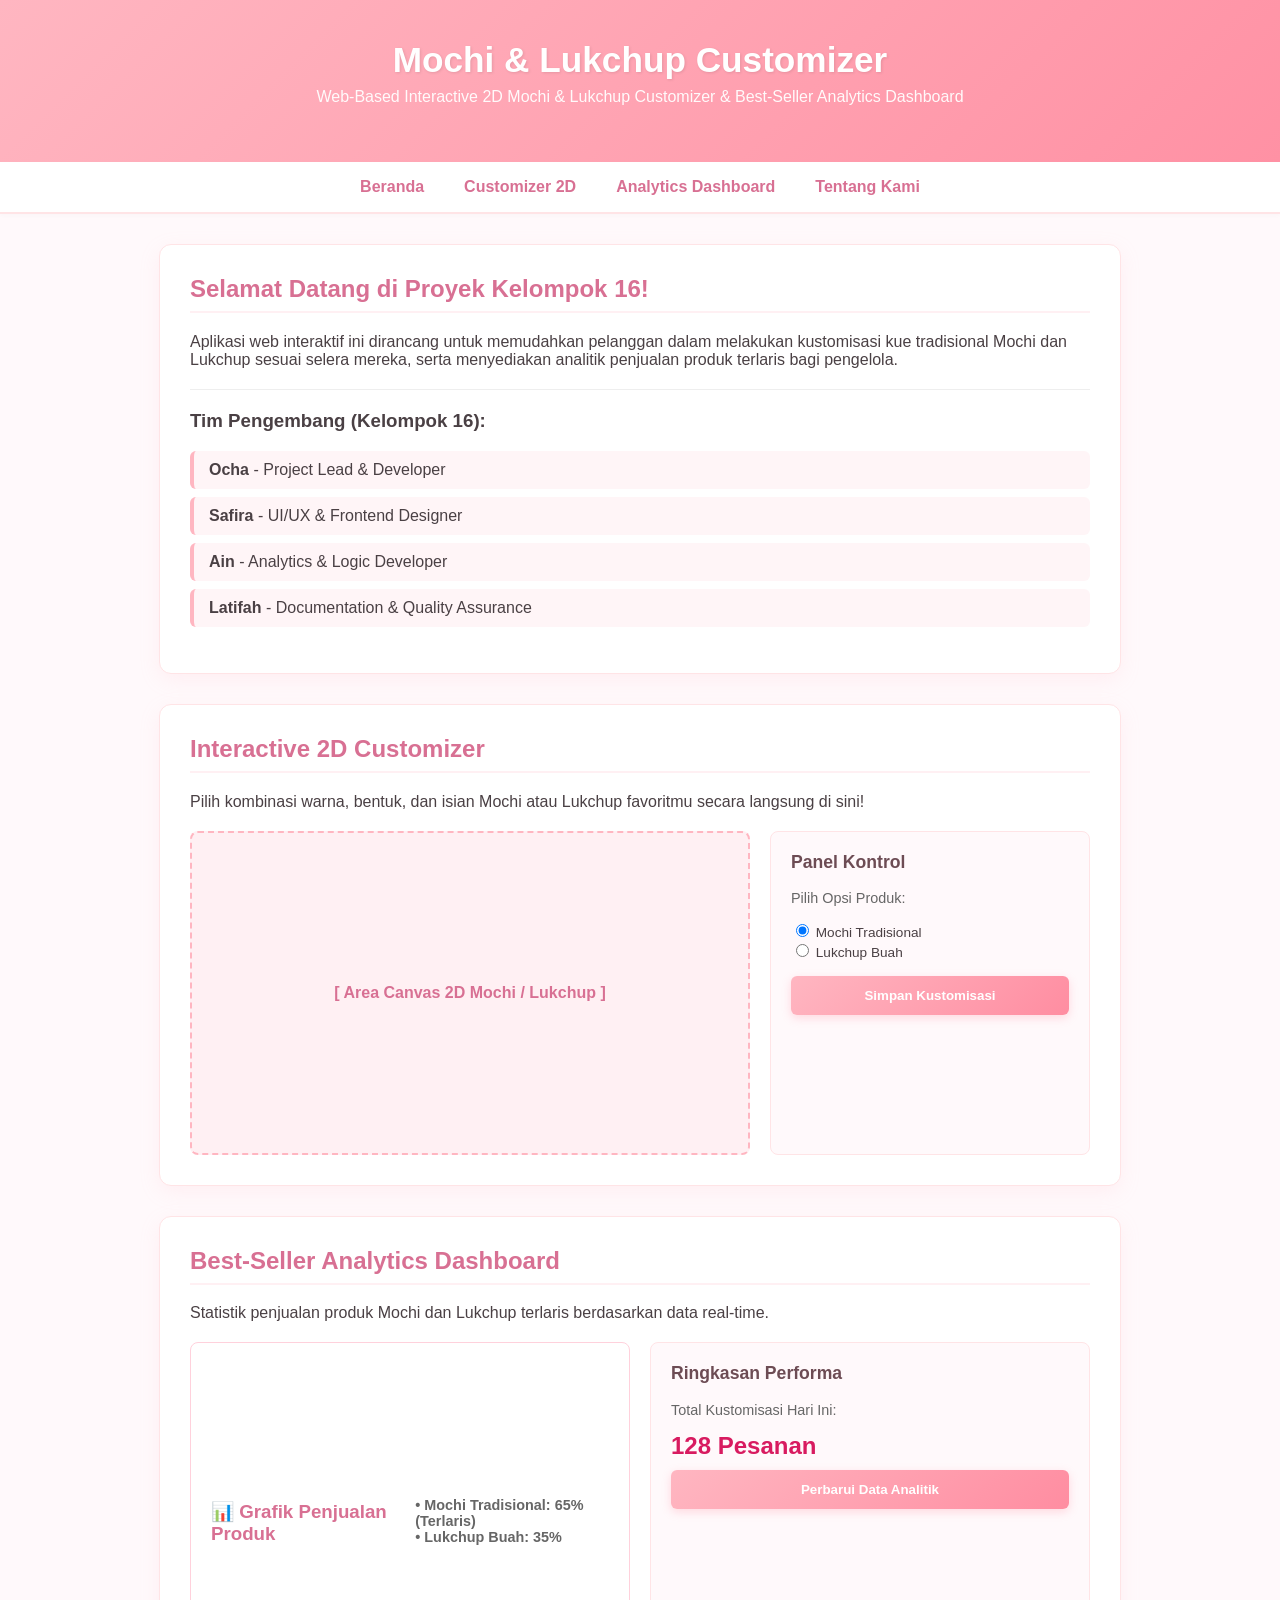
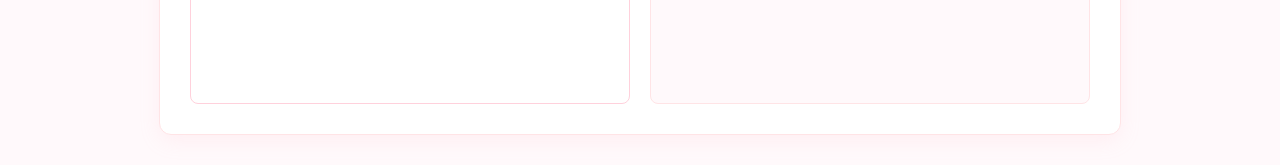
==== index.html @ 41e52027 "Pindahkan dokumen proyek ke folder docs" ====
<!DOCTYPE html>
<html lang="id">
<head>
    <meta charset="UTF-8">
    <meta name="viewport" content="width=device-width, initial-scale=1.0">
    <title>Mochi & Lukchup Customizer & Analytics Dashboard</title>

    <link rel="stylesheet" href="style.css">
</head>
<body>

    <header>
        <h1>Mochi & Lukchup Customizer</h1>
        <p>Web-Based Interactive 2D Mochi & Lukchup Customizer & Best-Seller Analytics Dashboard</p>
    </header>

    <nav>
        <a href="#home">Beranda</a>
        <a href="#customizer">Customizer 2D</a>
        <a href="#analytics">Analytics Dashboard</a>
        <a href="#about">Tentang Kami</a>
    </nav>


    <div class="container" id="home">
        <h2>Selamat Datang di Proyek Kelompok 16!</h2>
        <p>Aplikasi web interaktif ini dirancang untuk memudahkan pelanggan dalam melakukan kustomisasi kue tradisional Mochi dan Lukchup sesuai selera mereka, serta menyediakan analitik penjualan produk terlaris bagi pengelola.</p>
        
        <hr style="border: 0; border-top: 1px solid #eee; margin: 20px 0;">

        <h3>Tim Pengembang (Kelompok 16):</h3>
        <ul class="team-list">
            <li><strong>Ocha</strong> - Project Lead & Developer</li>
            <li><strong>Safira</strong> - UI/UX & Frontend Designer</li>
            <li><strong>Ain</strong> - Analytics & Logic Developer</li>
            <li><strong>Latifah</strong> - Documentation & Quality Assurance</li>
        </ul>
    </div>


    <div class="container" id="customizer">
        <h2>Interactive 2D Customizer</h2>
        <p>Pilih kombinasi warna, bentuk, dan isian Mochi atau Lukchup favoritmu secara langsung di sini!</p>
        
        <div class="customizer-box">
            <div class="canvas-area">
                [ Area Canvas 2D Mochi / Lukchup ]
            </div>
            <div class="controls-area">
                <h3>Panel Kontrol</h3>
                <p style="font-size: 0.9rem; color: #666;">Pilih Opsi Produk:</p>
                <label style="font-size: 0.85rem;"><input type="radio" name="product" checked> Mochi Tradisional</label><br>
                <label style="font-size: 0.85rem;"><input type="radio" name="product"> Lukchup Buah</label>
                
                <button class="btn">Simpan Kustomisasi</button>
            </div>
        </div>
    </div>


    <div class="container" id="analytics" style="margin-top: 30px;">
        <h2>Best-Seller Analytics Dashboard</h2>
        <p>Statistik penjualan produk Mochi dan Lukchup terlaris berdasarkan data real-time.</p>
        
        <div class="customizer-box" style="display: flex; gap: 20px; flex-wrap: wrap;">
            <div class="canvas-area" style="flex: 1; min-width: 250px; background: #fff; padding: 20px; border-radius: 8px; border: 1px solid #ffd1dc;">
                <h3>📊 Grafik Penjualan Produk</h3>
                <p style="color: #666; font-size: 0.9rem; margin-top: 10px;">
                    • Mochi Tradisional: <strong>65% (Terlaris)</strong><br>
                    • Lukchup Buah: <strong>35%</strong>
                </p>
            </div>
            <div class="controls-area" style="flex: 1; min-width: 250px;">
                <h3>Ringkasan Performa</h3>
                <p style="font-size: 0.9rem; color: #666;">Total Kustomisasi Hari Ini:</p>
                <h4 style="color: #d81b60; font-size: 1.5rem; margin: 5px 0;">128 Pesanan</h4>
                <button class="btn" id="refresh-btn" style="margin-top: 10px;">Perbarui Data Analitik</button>
            </div>
        </div>
    </div>

    
    <script src="script.js"></script>

</body>
</html>
---- style.css ----
/* Gaya Utama Mochi & Lukchup Customizer - Tema Putih & Pink */
body {
    font-family: 'Segoe UI', Tahoma, Geneva, Verdana, sans-serif;
    margin: 0;
    padding: 0;
    background-color: #fff9fb; /* Latar belakang putih dengan sentuhan pink sangat tipis */
    color: #4a4044;
}

header {
    background: linear-gradient(135deg, #ffb6c1, #ff91a4); /* Gradasi pink lembut ala mochi */
    color: #ffffff;
    padding: 2.5rem 1rem;
    text-align: center;
    box-shadow: 0 2px 8px rgba(255, 182, 193, 0.4);
}

header h1 {
    margin: 0;
    font-size: 2.2rem;
    text-shadow: 1px 1px 3px rgba(0, 0, 0, 0.1);
}

header p {
    margin-top: 8px;
    font-size: 1rem;
    opacity: 0.95;
}

nav {
    display: flex;
    justify-content: center;
    background-color: #ffffff;
    padding: 1rem;
    border-bottom: 2px solid #ffe4e6;
    box-shadow: 0 2px 4px rgba(0,0,0,0.02);
}

nav a {
    color: #d87093; /* Warna teks pink medium (pale violet red) */
    text-decoration: none;
    margin: 0 20px;
    font-weight: 600;
    transition: color 0.2s;
}

nav a:hover {
    color: #ff69b4;
}

.container {
    max-width: 900px;
    margin: 30px auto;
    padding: 30px;
    background: #ffffff;
    border-radius: 12px;
    box-shadow: 0 6px 20px rgba(255, 182, 193, 0.15);
    border: 1px solid #ffe4e6;
}

h2 {
    color: #d87093;
    border-bottom: 2px solid #fff0f3;
    padding-bottom: 8px;
    margin-top: 0;
}

.team-list {
    list-style-type: none;
    padding-left: 0;
}

.team-list li {
    background-color: #fff5f7;
    margin-bottom: 8px;
    padding: 10px 15px;
    border-radius: 6px;
    border-left: 4px solid #ffb6c1;
}

/* Area Canvas Customizer (Persiapan Fitur 2D) */
.customizer-box {
    display: flex;
    gap: 20px;
    margin-top: 20px;
}

.canvas-area {
    flex: 2;
    height: 320px;
    background-color: #fff0f3;
    border: 2px dashed #ffb6c1;
    display: flex;
    align-items: center;
    justify-content: center;
    border-radius: 8px;
    color: #d87093;
    font-weight: 600;
}

.controls-area {
    flex: 1;
    background-color: #fff9fb;
    padding: 20px;
    border-radius: 8px;
    border: 1px solid #ffe4e6;
}

.controls-area h3 {
    margin-top: 0;
    font-size: 1.1rem;
    color: #6d4c54;
}

.btn {
    display: block;
    width: 100%;
    padding: 12px;
    background: linear-gradient(135deg, #ffb6c1, #ff8da1);
    color: white;
    border: none;
    border-radius: 6px;
    cursor: pointer;
    font-weight: bold;
    margin-top: 15px;
    transition: opacity 0.2s, box-shadow 0.2s;
    box-shadow: 0 3px 10px rgba(255, 141, 161, 0.3);
}

.btn:hover {
    opacity: 0.9;
    box-shadow: 0 4px 12px rgba(255, 141, 161, 0.5);
}
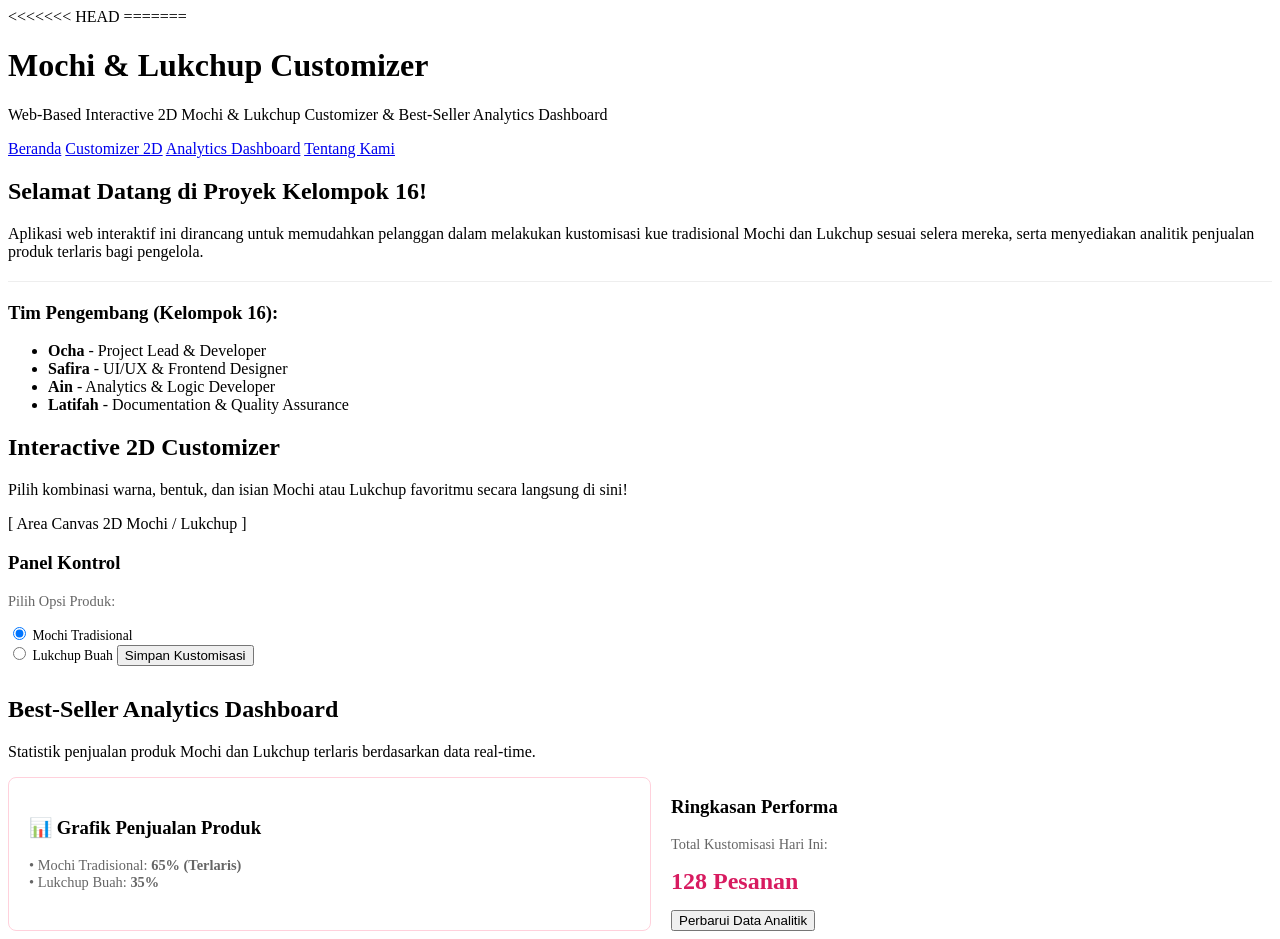
==== commit 5da3a8a5: "selesaikan merge" ====
--- a/index.html
+++ b/index.html
@@ -1,3 +1,5 @@
+<<<<<<< HEAD
+=======
 <!DOCTYPE html>
 <html lang="id">
 <head>
@@ -83,4 +85,4 @@
     <script src="script.js"></script>
 
 </body>
-</html>+</html>
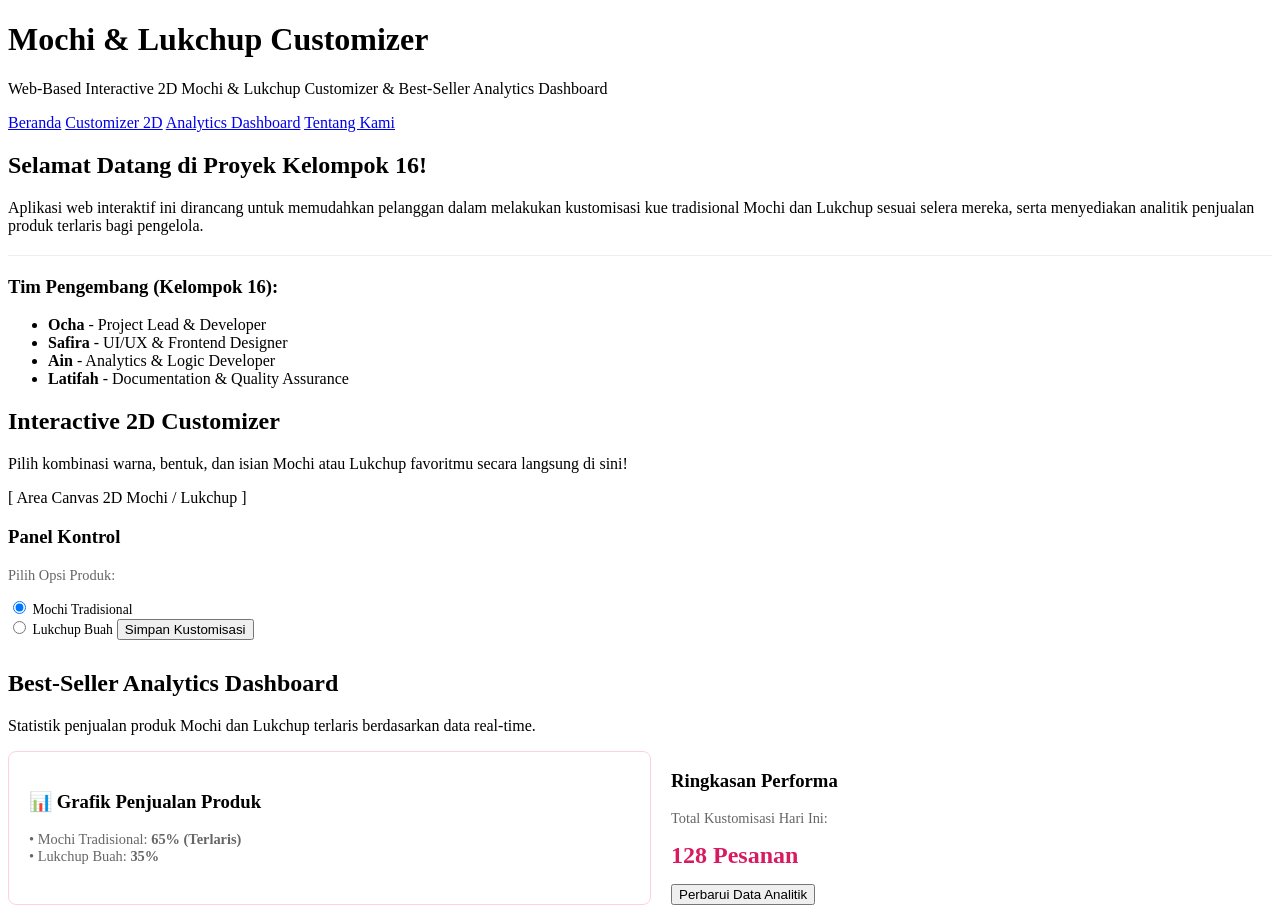
==== commit 4ddba3f3: "Update index.html" ====
--- a/index.html
+++ b/index.html
@@ -1,5 +1,4 @@
-<<<<<<< HEAD
-=======
+
 <!DOCTYPE html>
 <html lang="id">
 <head>
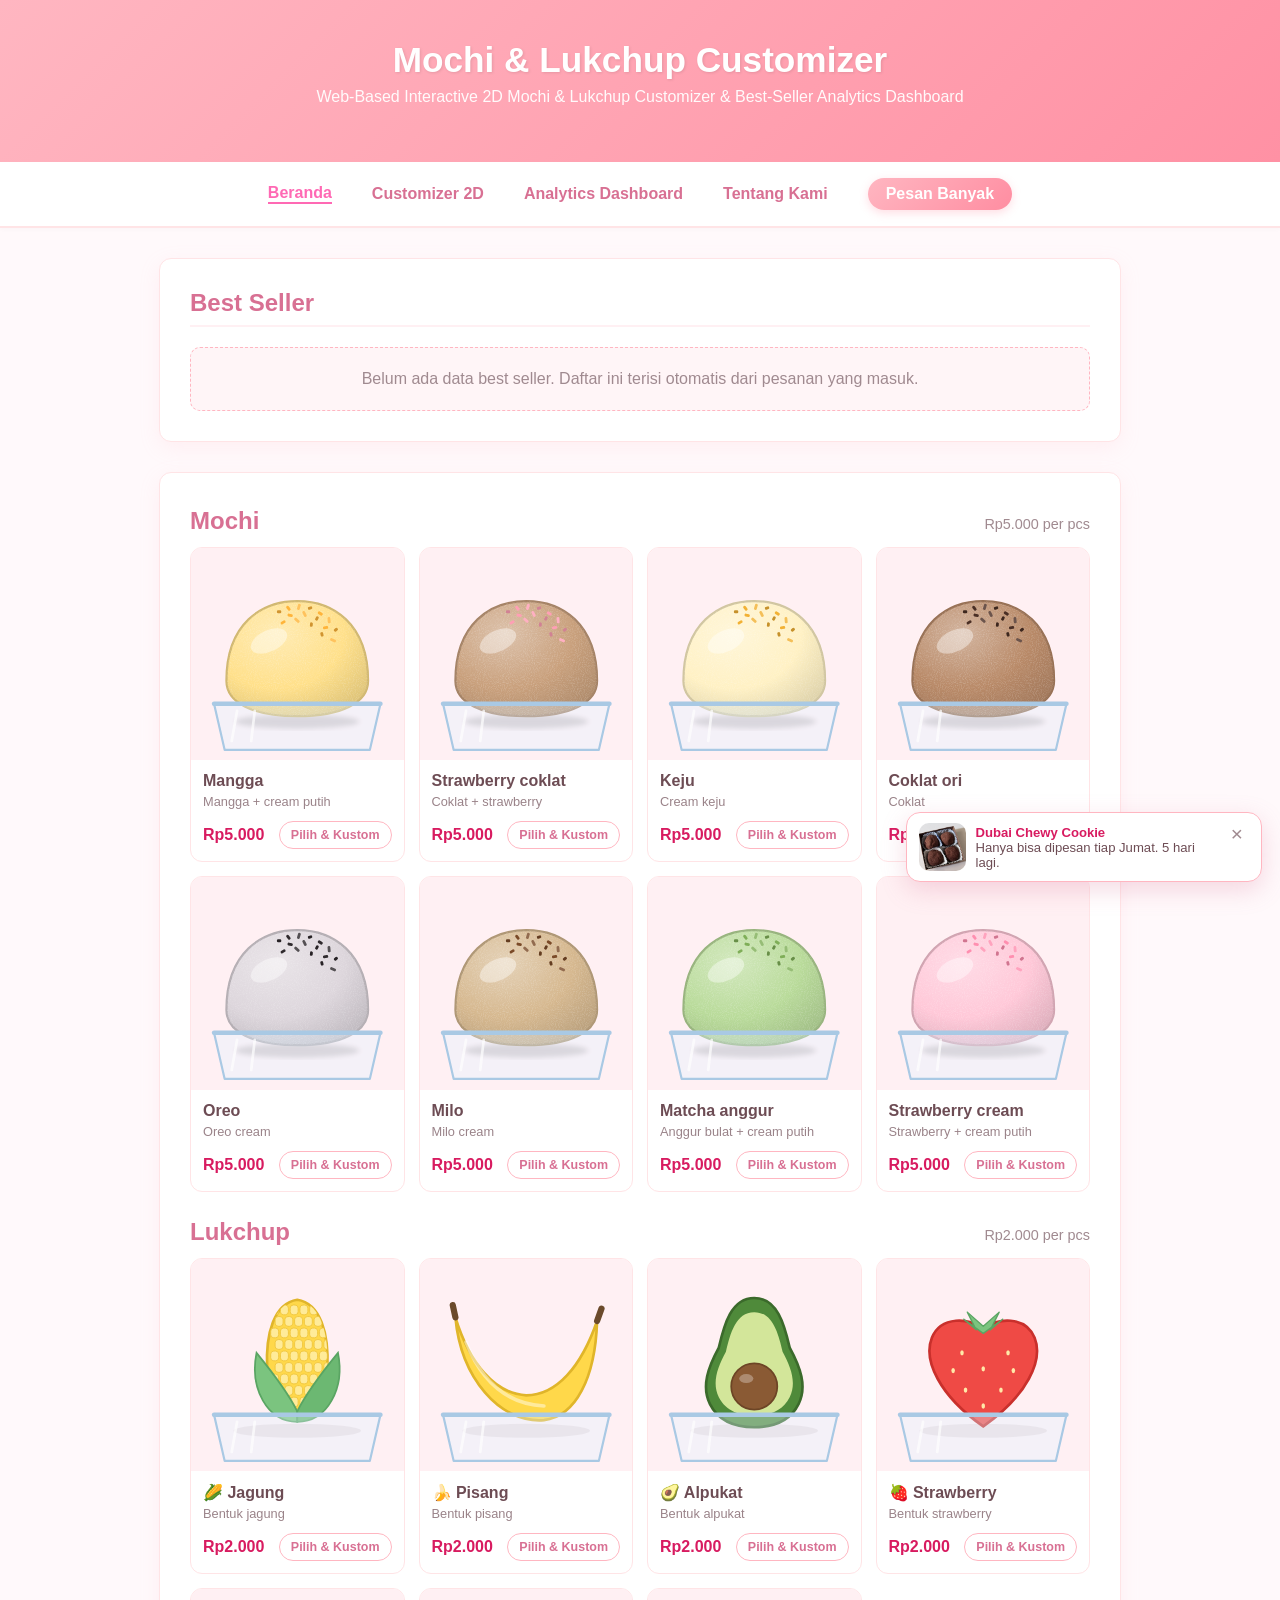
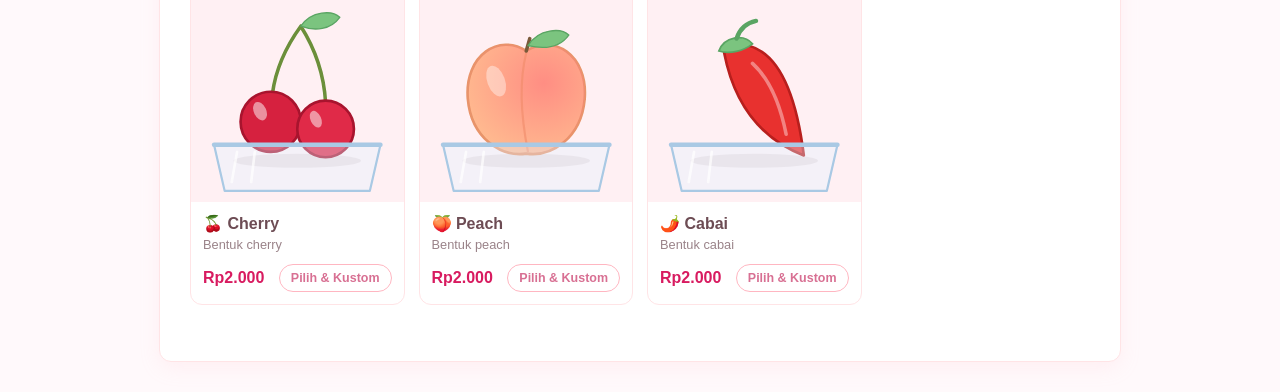
==== commit e933d395: "Ganti dengan versi baru Sprint 2" ====
--- a/index.html
+++ b/index.html
@@ -1,87 +1,40 @@
-
 <!DOCTYPE html>
 <html lang="id">
 <head>
     <meta charset="UTF-8">
     <meta name="viewport" content="width=device-width, initial-scale=1.0">
-    <title>Mochi & Lukchup Customizer & Analytics Dashboard</title>
-
-    <link rel="stylesheet" href="style.css">
+    <title>Beranda | Mochi &amp; Lukchup</title>
+    <link rel="stylesheet" href="css/base.css">
+    <link rel="stylesheet" href="css/beranda.css">
+    <link rel="stylesheet" href="css/kartu-produk.css">
+    <link rel="stylesheet" href="css/dubai.css">
 </head>
 <body>
 
-    <header>
-        <h1>Mochi & Lukchup Customizer</h1>
-        <p>Web-Based Interactive 2D Mochi & Lukchup Customizer & Best-Seller Analytics Dashboard</p>
-    </header>
+    <div id="site-header"></div>
+    <script src="js/layout.js"></script>
 
-    <nav>
-        <a href="#home">Beranda</a>
-        <a href="#customizer">Customizer 2D</a>
-        <a href="#analytics">Analytics Dashboard</a>
-        <a href="#about">Tentang Kami</a>
-    </nav>
+    <!-- Dubai Chewy Cookie: blok spesial (Jumat) atau banner melayang (hari lain) -->
+    <div id="dubai-slot"></div>
 
-
-    <div class="container" id="home">
-        <h2>Selamat Datang di Proyek Kelompok 16!</h2>
-        <p>Aplikasi web interaktif ini dirancang untuk memudahkan pelanggan dalam melakukan kustomisasi kue tradisional Mochi dan Lukchup sesuai selera mereka, serta menyediakan analitik penjualan produk terlaris bagi pengelola.</p>
-        
-        <hr style="border: 0; border-top: 1px solid #eee; margin: 20px 0;">
-
-        <h3>Tim Pengembang (Kelompok 16):</h3>
-        <ul class="team-list">
-            <li><strong>Ocha</strong> - Project Lead & Developer</li>
-            <li><strong>Safira</strong> - UI/UX & Frontend Designer</li>
-            <li><strong>Ain</strong> - Analytics & Logic Developer</li>
-            <li><strong>Latifah</strong> - Documentation & Quality Assurance</li>
-        </ul>
+    <div class="container" id="bestseller">
+        <h2>Best Seller</h2>
+        <div id="bs-list"></div>
     </div>
 
-
-    <div class="container" id="customizer">
-        <h2>Interactive 2D Customizer</h2>
-        <p>Pilih kombinasi warna, bentuk, dan isian Mochi atau Lukchup favoritmu secara langsung di sini!</p>
-        
-        <div class="customizer-box">
-            <div class="canvas-area">
-                [ Area Canvas 2D Mochi / Lukchup ]
-            </div>
-            <div class="controls-area">
-                <h3>Panel Kontrol</h3>
-                <p style="font-size: 0.9rem; color: #666;">Pilih Opsi Produk:</p>
-                <label style="font-size: 0.85rem;"><input type="radio" name="product" checked> Mochi Tradisional</label><br>
-                <label style="font-size: 0.85rem;"><input type="radio" name="product"> Lukchup Buah</label>
-                
-                <button class="btn">Simpan Kustomisasi</button>
-            </div>
-        </div>
+    <div class="container" id="produk">
+        <div class="kp-head"><h2>Mochi</h2><span id="kp-mochi-price"></span></div>
+        <div class="kp-grid" id="kp-mochi"></div>
+        <div class="kp-head"><h2>Lukchup</h2><span id="kp-lukchup-price"></span></div>
+        <div class="kp-grid" id="kp-lukchup"></div>
     </div>
 
-
-    <div class="container" id="analytics" style="margin-top: 30px;">
-        <h2>Best-Seller Analytics Dashboard</h2>
-        <p>Statistik penjualan produk Mochi dan Lukchup terlaris berdasarkan data real-time.</p>
-        
-        <div class="customizer-box" style="display: flex; gap: 20px; flex-wrap: wrap;">
-            <div class="canvas-area" style="flex: 1; min-width: 250px; background: #fff; padding: 20px; border-radius: 8px; border: 1px solid #ffd1dc;">
-                <h3>📊 Grafik Penjualan Produk</h3>
-                <p style="color: #666; font-size: 0.9rem; margin-top: 10px;">
-                    • Mochi Tradisional: <strong>65% (Terlaris)</strong><br>
-                    • Lukchup Buah: <strong>35%</strong>
-                </p>
-            </div>
-            <div class="controls-area" style="flex: 1; min-width: 250px;">
-                <h3>Ringkasan Performa</h3>
-                <p style="font-size: 0.9rem; color: #666;">Total Kustomisasi Hari Ini:</p>
-                <h4 style="color: #d81b60; font-size: 1.5rem; margin: 5px 0;">128 Pesanan</h4>
-                <button class="btn" id="refresh-btn" style="margin-top: 10px;">Perbarui Data Analitik</button>
-            </div>
-        </div>
-    </div>
-
-    
-    <script src="script.js"></script>
-
+    <script src="js/data.js"></script>
+    <script src="js/art.js"></script>
+    <script src="js/kartu.js"></script>
+    <script src="js/analytics-core.js"></script>
+    <script src="js/dubai.js"></script>
+    <script src="js/bestseller.js"></script>
+    <script src="js/kartu-produk.js"></script>
 </body>
 </html>
--- a/css/base.css
+++ b/css/base.css
@@ -0,0 +1,71 @@
+/* Gaya dasar: dipakai SEMUA halaman (header, menu, kartu putih, tombol).
+   Isinya sama dengan style.css lama, ditambah menu aktif & tombol pil di bagian bawah. */
+body {
+    font-family: 'Segoe UI', Tahoma, Geneva, Verdana, sans-serif;
+    margin: 0;
+    padding: 0;
+    background-color: #fff9fb;
+    color: #4a4044;
+}
+
+header {
+    background: linear-gradient(135deg, #ffb6c1, #ff91a4);
+    color: #ffffff;
+    padding: 2.5rem 1rem;
+    text-align: center;
+    box-shadow: 0 2px 8px rgba(255, 182, 193, 0.4);
+}
+header h1 { margin: 0; font-size: 2.2rem; text-shadow: 1px 1px 3px rgba(0, 0, 0, 0.1); }
+header p { margin-top: 8px; font-size: 1rem; opacity: 0.95; }
+
+nav {
+    display: flex;
+    justify-content: center;
+    align-items: center;
+    flex-wrap: wrap;
+    background-color: #ffffff;
+    padding: 1rem;
+    border-bottom: 2px solid #ffe4e6;
+    box-shadow: 0 2px 4px rgba(0,0,0,0.02);
+}
+nav a { color: #d87093; text-decoration: none; margin: 0 20px; font-weight: 600; transition: color 0.2s; }
+nav a:hover { color: #ff69b4; }
+nav a.active { color: #ff69b4; border-bottom: 2px solid #ff69b4; }
+
+.container {
+    max-width: 900px;
+    margin: 30px auto;
+    padding: 30px;
+    background: #ffffff;
+    border-radius: 12px;
+    box-shadow: 0 6px 20px rgba(255, 182, 193, 0.15);
+    border: 1px solid #ffe4e6;
+}
+h2 { color: #d87093; border-bottom: 2px solid #fff0f3; padding-bottom: 8px; margin-top: 0; }
+
+.team-list { list-style-type: none; padding-left: 0; }
+.team-list li { background-color: #fff5f7; margin-bottom: 8px; padding: 10px 15px; border-radius: 6px; border-left: 4px solid #ffb6c1; }
+
+.btn {
+    display: block; width: 100%; padding: 12px;
+    background: linear-gradient(135deg, #ffb6c1, #ff8da1);
+    color: white; border: none; border-radius: 6px; cursor: pointer; font-weight: bold; margin-top: 15px;
+    transition: opacity 0.2s, box-shadow 0.2s;
+    box-shadow: 0 3px 10px rgba(255, 141, 161, 0.3);
+}
+.btn:hover { opacity: 0.9; box-shadow: 0 4px 12px rgba(255, 141, 161, 0.5); }
+
+/* Tombol pil (dipakai beranda & Dubai) */
+.btn-pill {
+    display: inline-block; padding: 11px 20px; border-radius: 999px;
+    border: 1.5px solid #ffb6c1; background: #fff; color: #d87093;
+    font: inherit; font-weight: 700; text-decoration: none; cursor: pointer;
+}
+.btn-pill:hover { background: #fff0f3; }
+.btn-pill.primary { background: linear-gradient(135deg, #ffb6c1, #ff8da1); border-color: transparent; color: #fff; box-shadow: 0 3px 10px rgba(255, 141, 161, 0.3); }
+.btn-pill.primary:hover { opacity: 0.92; }
+
+/* Menu tombol (Pesan Banyak) */
+nav a.nav-cta { background: linear-gradient(135deg, #ffb6c1, #ff8da1); color: #fff; padding: 7px 18px; border-radius: 999px; box-shadow: 0 3px 10px rgba(255, 141, 161, 0.3); }
+nav a.nav-cta:hover { color: #fff; opacity: 0.92; }
+nav a.nav-cta.active { border-bottom: 0; box-shadow: 0 0 0 3px #ffd1dc; }
--- a/css/beranda.css
+++ b/css/beranda.css
@@ -0,0 +1,3 @@
+/* Khusus index.html: bagian Best Seller. Kartunya memakai gaya kp- dari kartu-produk.css */
+.bs-empty { margin: 0; padding: 22px; text-align: center; color: #a08a90; background: #fff5f7; border: 1px dashed #ffb6c1; border-radius: 10px; }
+#bs-list .kp-grid { margin-bottom: 0; }
--- a/css/kartu-produk.css
+++ b/css/kartu-produk.css
@@ -0,0 +1,19 @@
+/* Khusus kartu produk di Beranda (js/kartu-produk.js) */
+.kp-head { display: flex; justify-content: space-between; align-items: baseline; gap: 10px; margin: 4px 0 12px; }
+.kp-head h2 { margin: 0; border: 0; padding: 0; }
+.kp-head span { color: #a08a90; font-size: 0.9rem; }
+.kp-grid { display: grid; grid-template-columns: repeat(4, 1fr); gap: 14px; margin-bottom: 26px; }
+.kp-card { position: relative; display: flex; flex-direction: column; overflow: hidden; background: #fff; border: 1px solid #ffe4e6; border-radius: 12px; }
+.kp-art { aspect-ratio: 1 / 1; background: #fff0f3; }
+.kp-art svg, .kp-art img { display: block; width: 100%; height: 100%; object-fit: cover; }
+.kp-badge { position: absolute; top: 8px; left: 8px; z-index: 1; padding: 3px 9px; border-radius: 6px; background: #e91e63; color: #fff; font-size: 0.7rem; font-weight: 700; }
+.kp-body { display: flex; flex-direction: column; gap: 4px; flex: 1; padding: 12px; }
+.kp-body h3 { margin: 0; font-size: 1rem; color: #6d4c54; }
+.kp-body p { flex: 1; margin: 0; font-size: 0.8rem; color: #9a8389; }
+.kp-foot { display: flex; justify-content: space-between; align-items: center; gap: 6px; margin-top: 8px; }
+.kp-foot strong { color: #d81b60; }
+.kp-pick { padding: 6px 11px; border-radius: 999px; border: 1.5px solid #ffb6c1; background: #fff; color: #d87093; font-size: 0.78rem; font-weight: 700; text-decoration: none; }
+.kp-pick:hover { background: #ffe4e9; }
+.kp-pick:focus-visible { outline: 3px solid #ff69b4; outline-offset: 2px; }
+@media (max-width: 900px) { .kp-grid { grid-template-columns: repeat(2, 1fr); } }
+.kp-sold { font-size: 0.75rem; font-weight: 600; color: #d81b60; }
--- a/css/dubai.css
+++ b/css/dubai.css
@@ -0,0 +1,29 @@
+/* Khusus fitur Dubai Chewy Cookie (dipakai index.html lewat js/dubai.js) */
+.db-block { display: flex; gap: 22px; align-items: center; flex-wrap: wrap; border-color: #ffb6c1; background: linear-gradient(135deg, #fff, #fff0f3); }
+.db-img { position: relative; flex: 1 1 220px; max-width: 300px; aspect-ratio: 1 / 1; margin: 0 auto; overflow: hidden; border-radius: 14px; background: #ffe4e9; display: flex; align-items: center; justify-content: center; color: #d87093; font-weight: 700; }
+.db-img img { position: absolute; inset: 0; width: 100%; height: 100%; object-fit: cover; }
+.db-info { flex: 1 1 260px; }
+.db-info h2 { margin: 6px 0; border: 0; padding: 0; font-size: 1.6rem; }
+.db-info p { margin: 0 0 10px; color: #6d5a60; }
+.db-info small { color: #a08a90; }
+.db-tag { display: inline-block; padding: 4px 12px; border-radius: 999px; background: #e91e63; color: #fff; font-size: 0.8rem; font-weight: 700; }
+.db-price { font-weight: 700; color: #d81b60 !important; }
+.db-act { display: flex; align-items: center; gap: 14px; flex-wrap: wrap; margin: 12px 0 8px; }
+.db-qty { display: flex; align-items: center; gap: 12px; }
+.db-qty button { width: 32px; height: 32px; border-radius: 50%; border: 1.5px solid #ffb6c1; background: #fff; color: #d87093; font-size: 1.1rem; font-weight: 700; cursor: pointer; }
+.db-qty strong { min-width: 24px; text-align: center; }
+
+.db-banner {
+    position: fixed; right: 18px; bottom: 18px; z-index: 40; max-width: 330px;
+    display: flex; align-items: center; gap: 10px; padding: 10px 12px;
+    background: #fff; border: 1.5px solid #ffb6c1; border-radius: 14px;
+    box-shadow: 0 8px 24px rgba(216, 112, 147, 0.25);
+    opacity: 0; transform: translateY(20px); pointer-events: none; transition: opacity 0.3s, transform 0.3s;
+}
+.db-banner.show { opacity: 1; transform: none; pointer-events: auto; }
+.db-banner img { width: 48px; height: 48px; object-fit: cover; border-radius: 10px; }
+.db-banner div { display: flex; flex-direction: column; font-size: 0.82rem; color: #6d4c54; }
+.db-banner strong { color: #d81b60; }
+.db-banner button { align-self: flex-start; border: none; background: none; color: #a08a90; font-size: 1.3rem; line-height: 1; cursor: pointer; }
+@media (max-width: 480px) { .db-banner { left: 12px; right: 12px; max-width: none; } }
+@media (prefers-reduced-motion: reduce) { .db-banner { transition: none; } }
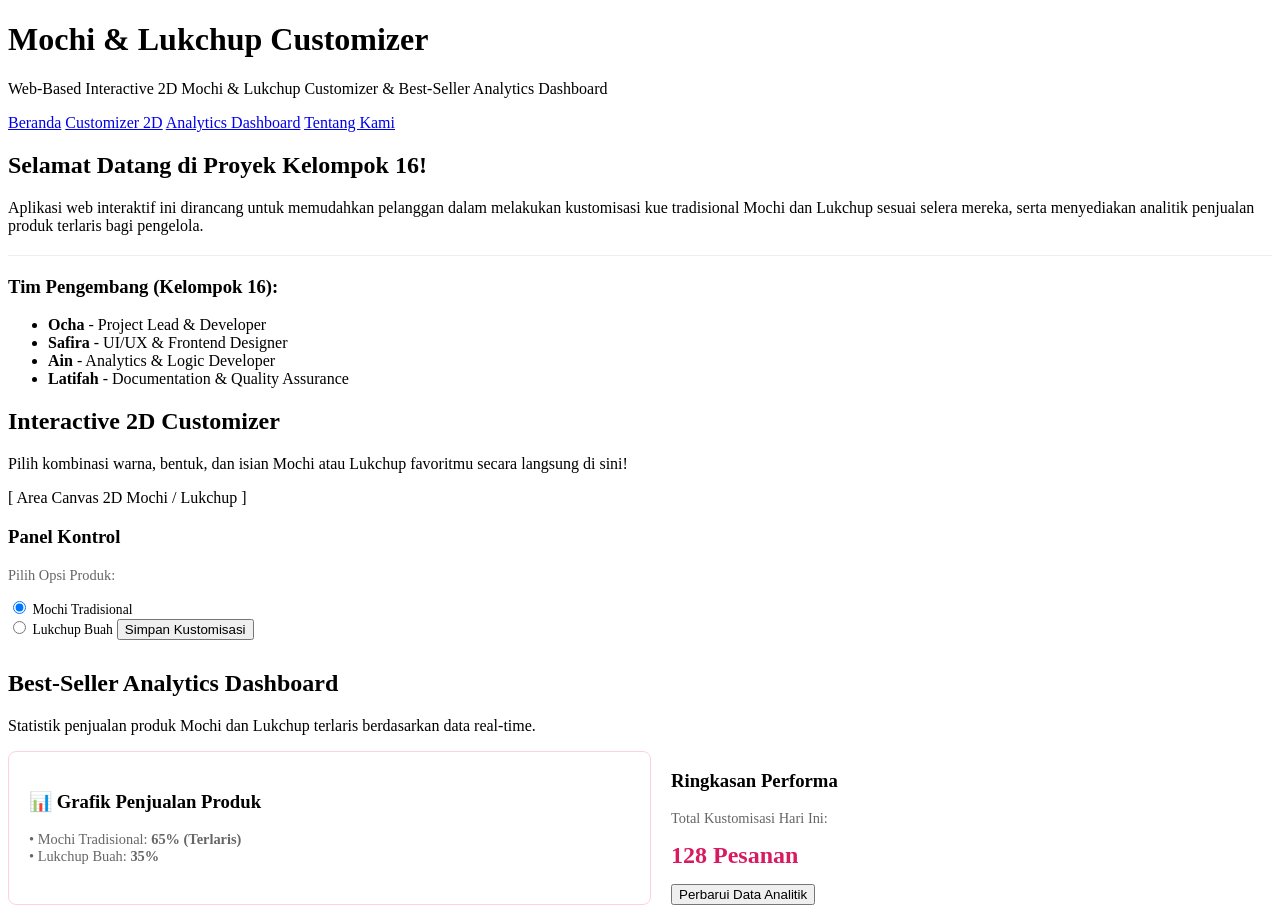
==== commit 8a368f7f: "Revert "Ganti dengan versi baru Sprint 2" This reverts commit e933d395d8a4f066f8694d8bd19b96029a6c02" ====
--- a/index.html
+++ b/index.html
@@ -1,40 +1,87 @@
+
 <!DOCTYPE html>
 <html lang="id">
 <head>
     <meta charset="UTF-8">
     <meta name="viewport" content="width=device-width, initial-scale=1.0">
-    <title>Beranda | Mochi &amp; Lukchup</title>
-    <link rel="stylesheet" href="css/base.css">
-    <link rel="stylesheet" href="css/beranda.css">
-    <link rel="stylesheet" href="css/kartu-produk.css">
-    <link rel="stylesheet" href="css/dubai.css">
+    <title>Mochi & Lukchup Customizer & Analytics Dashboard</title>
+
+    <link rel="stylesheet" href="style.css">
 </head>
 <body>
 
-    <div id="site-header"></div>
-    <script src="js/layout.js"></script>
+    <header>
+        <h1>Mochi & Lukchup Customizer</h1>
+        <p>Web-Based Interactive 2D Mochi & Lukchup Customizer & Best-Seller Analytics Dashboard</p>
+    </header>
 
-    <!-- Dubai Chewy Cookie: blok spesial (Jumat) atau banner melayang (hari lain) -->
-    <div id="dubai-slot"></div>
+    <nav>
+        <a href="#home">Beranda</a>
+        <a href="#customizer">Customizer 2D</a>
+        <a href="#analytics">Analytics Dashboard</a>
+        <a href="#about">Tentang Kami</a>
+    </nav>
 
-    <div class="container" id="bestseller">
-        <h2>Best Seller</h2>
-        <div id="bs-list"></div>
+
+    <div class="container" id="home">
+        <h2>Selamat Datang di Proyek Kelompok 16!</h2>
+        <p>Aplikasi web interaktif ini dirancang untuk memudahkan pelanggan dalam melakukan kustomisasi kue tradisional Mochi dan Lukchup sesuai selera mereka, serta menyediakan analitik penjualan produk terlaris bagi pengelola.</p>
+        
+        <hr style="border: 0; border-top: 1px solid #eee; margin: 20px 0;">
+
+        <h3>Tim Pengembang (Kelompok 16):</h3>
+        <ul class="team-list">
+            <li><strong>Ocha</strong> - Project Lead & Developer</li>
+            <li><strong>Safira</strong> - UI/UX & Frontend Designer</li>
+            <li><strong>Ain</strong> - Analytics & Logic Developer</li>
+            <li><strong>Latifah</strong> - Documentation & Quality Assurance</li>
+        </ul>
     </div>
 
-    <div class="container" id="produk">
-        <div class="kp-head"><h2>Mochi</h2><span id="kp-mochi-price"></span></div>
-        <div class="kp-grid" id="kp-mochi"></div>
-        <div class="kp-head"><h2>Lukchup</h2><span id="kp-lukchup-price"></span></div>
-        <div class="kp-grid" id="kp-lukchup"></div>
+
+    <div class="container" id="customizer">
+        <h2>Interactive 2D Customizer</h2>
+        <p>Pilih kombinasi warna, bentuk, dan isian Mochi atau Lukchup favoritmu secara langsung di sini!</p>
+        
+        <div class="customizer-box">
+            <div class="canvas-area">
+                [ Area Canvas 2D Mochi / Lukchup ]
+            </div>
+            <div class="controls-area">
+                <h3>Panel Kontrol</h3>
+                <p style="font-size: 0.9rem; color: #666;">Pilih Opsi Produk:</p>
+                <label style="font-size: 0.85rem;"><input type="radio" name="product" checked> Mochi Tradisional</label><br>
+                <label style="font-size: 0.85rem;"><input type="radio" name="product"> Lukchup Buah</label>
+                
+                <button class="btn">Simpan Kustomisasi</button>
+            </div>
+        </div>
     </div>
 
-    <script src="js/data.js"></script>
-    <script src="js/art.js"></script>
-    <script src="js/kartu.js"></script>
-    <script src="js/analytics-core.js"></script>
-    <script src="js/dubai.js"></script>
-    <script src="js/bestseller.js"></script>
-    <script src="js/kartu-produk.js"></script>
+
+    <div class="container" id="analytics" style="margin-top: 30px;">
+        <h2>Best-Seller Analytics Dashboard</h2>
+        <p>Statistik penjualan produk Mochi dan Lukchup terlaris berdasarkan data real-time.</p>
+        
+        <div class="customizer-box" style="display: flex; gap: 20px; flex-wrap: wrap;">
+            <div class="canvas-area" style="flex: 1; min-width: 250px; background: #fff; padding: 20px; border-radius: 8px; border: 1px solid #ffd1dc;">
+                <h3>📊 Grafik Penjualan Produk</h3>
+                <p style="color: #666; font-size: 0.9rem; margin-top: 10px;">
+                    • Mochi Tradisional: <strong>65% (Terlaris)</strong><br>
+                    • Lukchup Buah: <strong>35%</strong>
+                </p>
+            </div>
+            <div class="controls-area" style="flex: 1; min-width: 250px;">
+                <h3>Ringkasan Performa</h3>
+                <p style="font-size: 0.9rem; color: #666;">Total Kustomisasi Hari Ini:</p>
+                <h4 style="color: #d81b60; font-size: 1.5rem; margin: 5px 0;">128 Pesanan</h4>
+                <button class="btn" id="refresh-btn" style="margin-top: 10px;">Perbarui Data Analitik</button>
+            </div>
+        </div>
+    </div>
+
+    
+    <script src="script.js"></script>
+
 </body>
 </html>
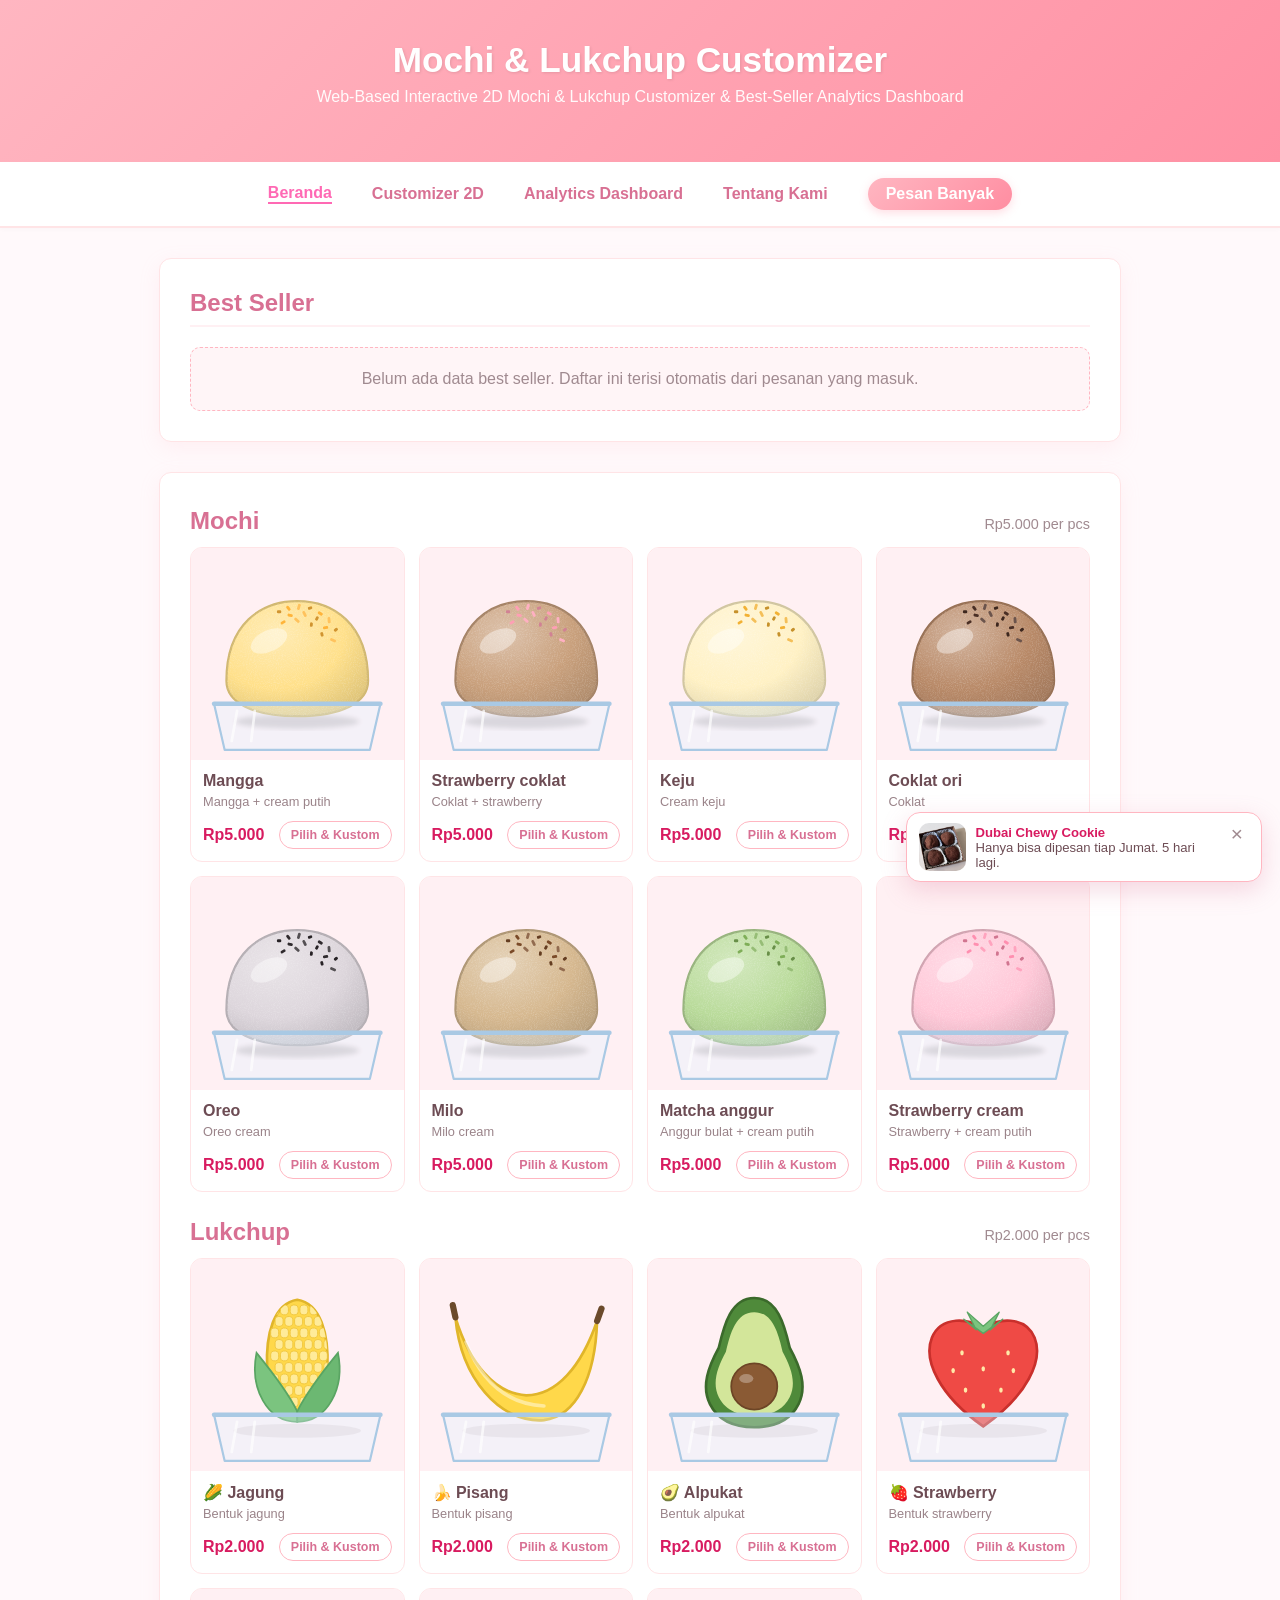
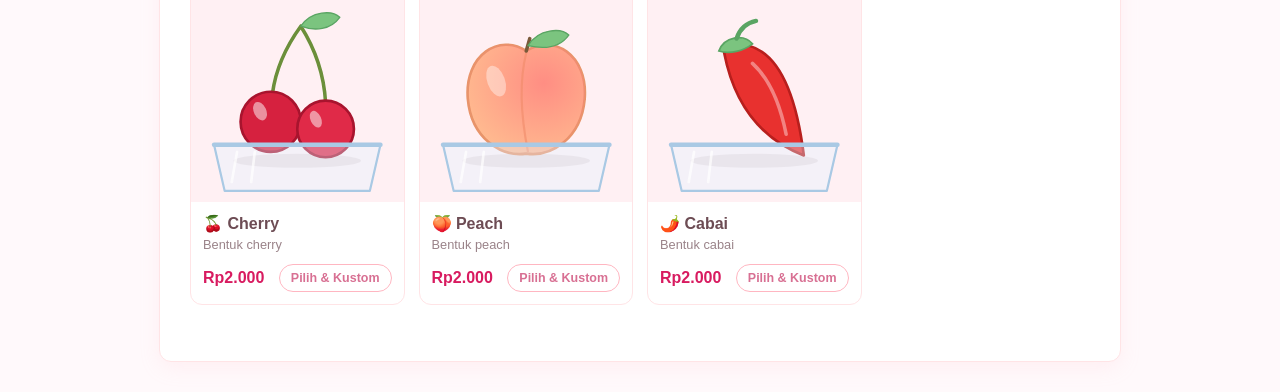
==== commit 58588552: "Reapply "Ganti dengan versi baru Sprint 2" This reverts commit 8a368f7fdbfc297e449eaf8e59f1982b9ac79" ====
--- a/index.html
+++ b/index.html
@@ -1,87 +1,40 @@
-
 <!DOCTYPE html>
 <html lang="id">
 <head>
     <meta charset="UTF-8">
     <meta name="viewport" content="width=device-width, initial-scale=1.0">
-    <title>Mochi & Lukchup Customizer & Analytics Dashboard</title>
-
-    <link rel="stylesheet" href="style.css">
+    <title>Beranda | Mochi &amp; Lukchup</title>
+    <link rel="stylesheet" href="css/base.css">
+    <link rel="stylesheet" href="css/beranda.css">
+    <link rel="stylesheet" href="css/kartu-produk.css">
+    <link rel="stylesheet" href="css/dubai.css">
 </head>
 <body>
 
-    <header>
-        <h1>Mochi & Lukchup Customizer</h1>
-        <p>Web-Based Interactive 2D Mochi & Lukchup Customizer & Best-Seller Analytics Dashboard</p>
-    </header>
+    <div id="site-header"></div>
+    <script src="js/layout.js"></script>
 
-    <nav>
-        <a href="#home">Beranda</a>
-        <a href="#customizer">Customizer 2D</a>
-        <a href="#analytics">Analytics Dashboard</a>
-        <a href="#about">Tentang Kami</a>
-    </nav>
+    <!-- Dubai Chewy Cookie: blok spesial (Jumat) atau banner melayang (hari lain) -->
+    <div id="dubai-slot"></div>
 
-
-    <div class="container" id="home">
-        <h2>Selamat Datang di Proyek Kelompok 16!</h2>
-        <p>Aplikasi web interaktif ini dirancang untuk memudahkan pelanggan dalam melakukan kustomisasi kue tradisional Mochi dan Lukchup sesuai selera mereka, serta menyediakan analitik penjualan produk terlaris bagi pengelola.</p>
-        
-        <hr style="border: 0; border-top: 1px solid #eee; margin: 20px 0;">
-
-        <h3>Tim Pengembang (Kelompok 16):</h3>
-        <ul class="team-list">
-            <li><strong>Ocha</strong> - Project Lead & Developer</li>
-            <li><strong>Safira</strong> - UI/UX & Frontend Designer</li>
-            <li><strong>Ain</strong> - Analytics & Logic Developer</li>
-            <li><strong>Latifah</strong> - Documentation & Quality Assurance</li>
-        </ul>
+    <div class="container" id="bestseller">
+        <h2>Best Seller</h2>
+        <div id="bs-list"></div>
     </div>
 
-
-    <div class="container" id="customizer">
-        <h2>Interactive 2D Customizer</h2>
-        <p>Pilih kombinasi warna, bentuk, dan isian Mochi atau Lukchup favoritmu secara langsung di sini!</p>
-        
-        <div class="customizer-box">
-            <div class="canvas-area">
-                [ Area Canvas 2D Mochi / Lukchup ]
-            </div>
-            <div class="controls-area">
-                <h3>Panel Kontrol</h3>
-                <p style="font-size: 0.9rem; color: #666;">Pilih Opsi Produk:</p>
-                <label style="font-size: 0.85rem;"><input type="radio" name="product" checked> Mochi Tradisional</label><br>
-                <label style="font-size: 0.85rem;"><input type="radio" name="product"> Lukchup Buah</label>
-                
-                <button class="btn">Simpan Kustomisasi</button>
-            </div>
-        </div>
+    <div class="container" id="produk">
+        <div class="kp-head"><h2>Mochi</h2><span id="kp-mochi-price"></span></div>
+        <div class="kp-grid" id="kp-mochi"></div>
+        <div class="kp-head"><h2>Lukchup</h2><span id="kp-lukchup-price"></span></div>
+        <div class="kp-grid" id="kp-lukchup"></div>
     </div>
 
-
-    <div class="container" id="analytics" style="margin-top: 30px;">
-        <h2>Best-Seller Analytics Dashboard</h2>
-        <p>Statistik penjualan produk Mochi dan Lukchup terlaris berdasarkan data real-time.</p>
-        
-        <div class="customizer-box" style="display: flex; gap: 20px; flex-wrap: wrap;">
-            <div class="canvas-area" style="flex: 1; min-width: 250px; background: #fff; padding: 20px; border-radius: 8px; border: 1px solid #ffd1dc;">
-                <h3>📊 Grafik Penjualan Produk</h3>
-                <p style="color: #666; font-size: 0.9rem; margin-top: 10px;">
-                    • Mochi Tradisional: <strong>65% (Terlaris)</strong><br>
-                    • Lukchup Buah: <strong>35%</strong>
-                </p>
-            </div>
-            <div class="controls-area" style="flex: 1; min-width: 250px;">
-                <h3>Ringkasan Performa</h3>
-                <p style="font-size: 0.9rem; color: #666;">Total Kustomisasi Hari Ini:</p>
-                <h4 style="color: #d81b60; font-size: 1.5rem; margin: 5px 0;">128 Pesanan</h4>
-                <button class="btn" id="refresh-btn" style="margin-top: 10px;">Perbarui Data Analitik</button>
-            </div>
-        </div>
-    </div>
-
-    
-    <script src="script.js"></script>
-
+    <script src="js/data.js"></script>
+    <script src="js/art.js"></script>
+    <script src="js/kartu.js"></script>
+    <script src="js/analytics-core.js"></script>
+    <script src="js/dubai.js"></script>
+    <script src="js/bestseller.js"></script>
+    <script src="js/kartu-produk.js"></script>
 </body>
 </html>
--- a/css/base.css
+++ b/css/base.css
@@ -0,0 +1,71 @@
+/* Gaya dasar: dipakai SEMUA halaman (header, menu, kartu putih, tombol).
+   Isinya sama dengan style.css lama, ditambah menu aktif & tombol pil di bagian bawah. */
+body {
+    font-family: 'Segoe UI', Tahoma, Geneva, Verdana, sans-serif;
+    margin: 0;
+    padding: 0;
+    background-color: #fff9fb;
+    color: #4a4044;
+}
+
+header {
+    background: linear-gradient(135deg, #ffb6c1, #ff91a4);
+    color: #ffffff;
+    padding: 2.5rem 1rem;
+    text-align: center;
+    box-shadow: 0 2px 8px rgba(255, 182, 193, 0.4);
+}
+header h1 { margin: 0; font-size: 2.2rem; text-shadow: 1px 1px 3px rgba(0, 0, 0, 0.1); }
+header p { margin-top: 8px; font-size: 1rem; opacity: 0.95; }
+
+nav {
+    display: flex;
+    justify-content: center;
+    align-items: center;
+    flex-wrap: wrap;
+    background-color: #ffffff;
+    padding: 1rem;
+    border-bottom: 2px solid #ffe4e6;
+    box-shadow: 0 2px 4px rgba(0,0,0,0.02);
+}
+nav a { color: #d87093; text-decoration: none; margin: 0 20px; font-weight: 600; transition: color 0.2s; }
+nav a:hover { color: #ff69b4; }
+nav a.active { color: #ff69b4; border-bottom: 2px solid #ff69b4; }
+
+.container {
+    max-width: 900px;
+    margin: 30px auto;
+    padding: 30px;
+    background: #ffffff;
+    border-radius: 12px;
+    box-shadow: 0 6px 20px rgba(255, 182, 193, 0.15);
+    border: 1px solid #ffe4e6;
+}
+h2 { color: #d87093; border-bottom: 2px solid #fff0f3; padding-bottom: 8px; margin-top: 0; }
+
+.team-list { list-style-type: none; padding-left: 0; }
+.team-list li { background-color: #fff5f7; margin-bottom: 8px; padding: 10px 15px; border-radius: 6px; border-left: 4px solid #ffb6c1; }
+
+.btn {
+    display: block; width: 100%; padding: 12px;
+    background: linear-gradient(135deg, #ffb6c1, #ff8da1);
+    color: white; border: none; border-radius: 6px; cursor: pointer; font-weight: bold; margin-top: 15px;
+    transition: opacity 0.2s, box-shadow 0.2s;
+    box-shadow: 0 3px 10px rgba(255, 141, 161, 0.3);
+}
+.btn:hover { opacity: 0.9; box-shadow: 0 4px 12px rgba(255, 141, 161, 0.5); }
+
+/* Tombol pil (dipakai beranda & Dubai) */
+.btn-pill {
+    display: inline-block; padding: 11px 20px; border-radius: 999px;
+    border: 1.5px solid #ffb6c1; background: #fff; color: #d87093;
+    font: inherit; font-weight: 700; text-decoration: none; cursor: pointer;
+}
+.btn-pill:hover { background: #fff0f3; }
+.btn-pill.primary { background: linear-gradient(135deg, #ffb6c1, #ff8da1); border-color: transparent; color: #fff; box-shadow: 0 3px 10px rgba(255, 141, 161, 0.3); }
+.btn-pill.primary:hover { opacity: 0.92; }
+
+/* Menu tombol (Pesan Banyak) */
+nav a.nav-cta { background: linear-gradient(135deg, #ffb6c1, #ff8da1); color: #fff; padding: 7px 18px; border-radius: 999px; box-shadow: 0 3px 10px rgba(255, 141, 161, 0.3); }
+nav a.nav-cta:hover { color: #fff; opacity: 0.92; }
+nav a.nav-cta.active { border-bottom: 0; box-shadow: 0 0 0 3px #ffd1dc; }
--- a/css/beranda.css
+++ b/css/beranda.css
@@ -0,0 +1,3 @@
+/* Khusus index.html: bagian Best Seller. Kartunya memakai gaya kp- dari kartu-produk.css */
+.bs-empty { margin: 0; padding: 22px; text-align: center; color: #a08a90; background: #fff5f7; border: 1px dashed #ffb6c1; border-radius: 10px; }
+#bs-list .kp-grid { margin-bottom: 0; }
--- a/css/kartu-produk.css
+++ b/css/kartu-produk.css
@@ -0,0 +1,19 @@
+/* Khusus kartu produk di Beranda (js/kartu-produk.js) */
+.kp-head { display: flex; justify-content: space-between; align-items: baseline; gap: 10px; margin: 4px 0 12px; }
+.kp-head h2 { margin: 0; border: 0; padding: 0; }
+.kp-head span { color: #a08a90; font-size: 0.9rem; }
+.kp-grid { display: grid; grid-template-columns: repeat(4, 1fr); gap: 14px; margin-bottom: 26px; }
+.kp-card { position: relative; display: flex; flex-direction: column; overflow: hidden; background: #fff; border: 1px solid #ffe4e6; border-radius: 12px; }
+.kp-art { aspect-ratio: 1 / 1; background: #fff0f3; }
+.kp-art svg, .kp-art img { display: block; width: 100%; height: 100%; object-fit: cover; }
+.kp-badge { position: absolute; top: 8px; left: 8px; z-index: 1; padding: 3px 9px; border-radius: 6px; background: #e91e63; color: #fff; font-size: 0.7rem; font-weight: 700; }
+.kp-body { display: flex; flex-direction: column; gap: 4px; flex: 1; padding: 12px; }
+.kp-body h3 { margin: 0; font-size: 1rem; color: #6d4c54; }
+.kp-body p { flex: 1; margin: 0; font-size: 0.8rem; color: #9a8389; }
+.kp-foot { display: flex; justify-content: space-between; align-items: center; gap: 6px; margin-top: 8px; }
+.kp-foot strong { color: #d81b60; }
+.kp-pick { padding: 6px 11px; border-radius: 999px; border: 1.5px solid #ffb6c1; background: #fff; color: #d87093; font-size: 0.78rem; font-weight: 700; text-decoration: none; }
+.kp-pick:hover { background: #ffe4e9; }
+.kp-pick:focus-visible { outline: 3px solid #ff69b4; outline-offset: 2px; }
+@media (max-width: 900px) { .kp-grid { grid-template-columns: repeat(2, 1fr); } }
+.kp-sold { font-size: 0.75rem; font-weight: 600; color: #d81b60; }
--- a/css/dubai.css
+++ b/css/dubai.css
@@ -0,0 +1,29 @@
+/* Khusus fitur Dubai Chewy Cookie (dipakai index.html lewat js/dubai.js) */
+.db-block { display: flex; gap: 22px; align-items: center; flex-wrap: wrap; border-color: #ffb6c1; background: linear-gradient(135deg, #fff, #fff0f3); }
+.db-img { position: relative; flex: 1 1 220px; max-width: 300px; aspect-ratio: 1 / 1; margin: 0 auto; overflow: hidden; border-radius: 14px; background: #ffe4e9; display: flex; align-items: center; justify-content: center; color: #d87093; font-weight: 700; }
+.db-img img { position: absolute; inset: 0; width: 100%; height: 100%; object-fit: cover; }
+.db-info { flex: 1 1 260px; }
+.db-info h2 { margin: 6px 0; border: 0; padding: 0; font-size: 1.6rem; }
+.db-info p { margin: 0 0 10px; color: #6d5a60; }
+.db-info small { color: #a08a90; }
+.db-tag { display: inline-block; padding: 4px 12px; border-radius: 999px; background: #e91e63; color: #fff; font-size: 0.8rem; font-weight: 700; }
+.db-price { font-weight: 700; color: #d81b60 !important; }
+.db-act { display: flex; align-items: center; gap: 14px; flex-wrap: wrap; margin: 12px 0 8px; }
+.db-qty { display: flex; align-items: center; gap: 12px; }
+.db-qty button { width: 32px; height: 32px; border-radius: 50%; border: 1.5px solid #ffb6c1; background: #fff; color: #d87093; font-size: 1.1rem; font-weight: 700; cursor: pointer; }
+.db-qty strong { min-width: 24px; text-align: center; }
+
+.db-banner {
+    position: fixed; right: 18px; bottom: 18px; z-index: 40; max-width: 330px;
+    display: flex; align-items: center; gap: 10px; padding: 10px 12px;
+    background: #fff; border: 1.5px solid #ffb6c1; border-radius: 14px;
+    box-shadow: 0 8px 24px rgba(216, 112, 147, 0.25);
+    opacity: 0; transform: translateY(20px); pointer-events: none; transition: opacity 0.3s, transform 0.3s;
+}
+.db-banner.show { opacity: 1; transform: none; pointer-events: auto; }
+.db-banner img { width: 48px; height: 48px; object-fit: cover; border-radius: 10px; }
+.db-banner div { display: flex; flex-direction: column; font-size: 0.82rem; color: #6d4c54; }
+.db-banner strong { color: #d81b60; }
+.db-banner button { align-self: flex-start; border: none; background: none; color: #a08a90; font-size: 1.3rem; line-height: 1; cursor: pointer; }
+@media (max-width: 480px) { .db-banner { left: 12px; right: 12px; max-width: none; } }
+@media (prefers-reduced-motion: reduce) { .db-banner { transition: none; } }
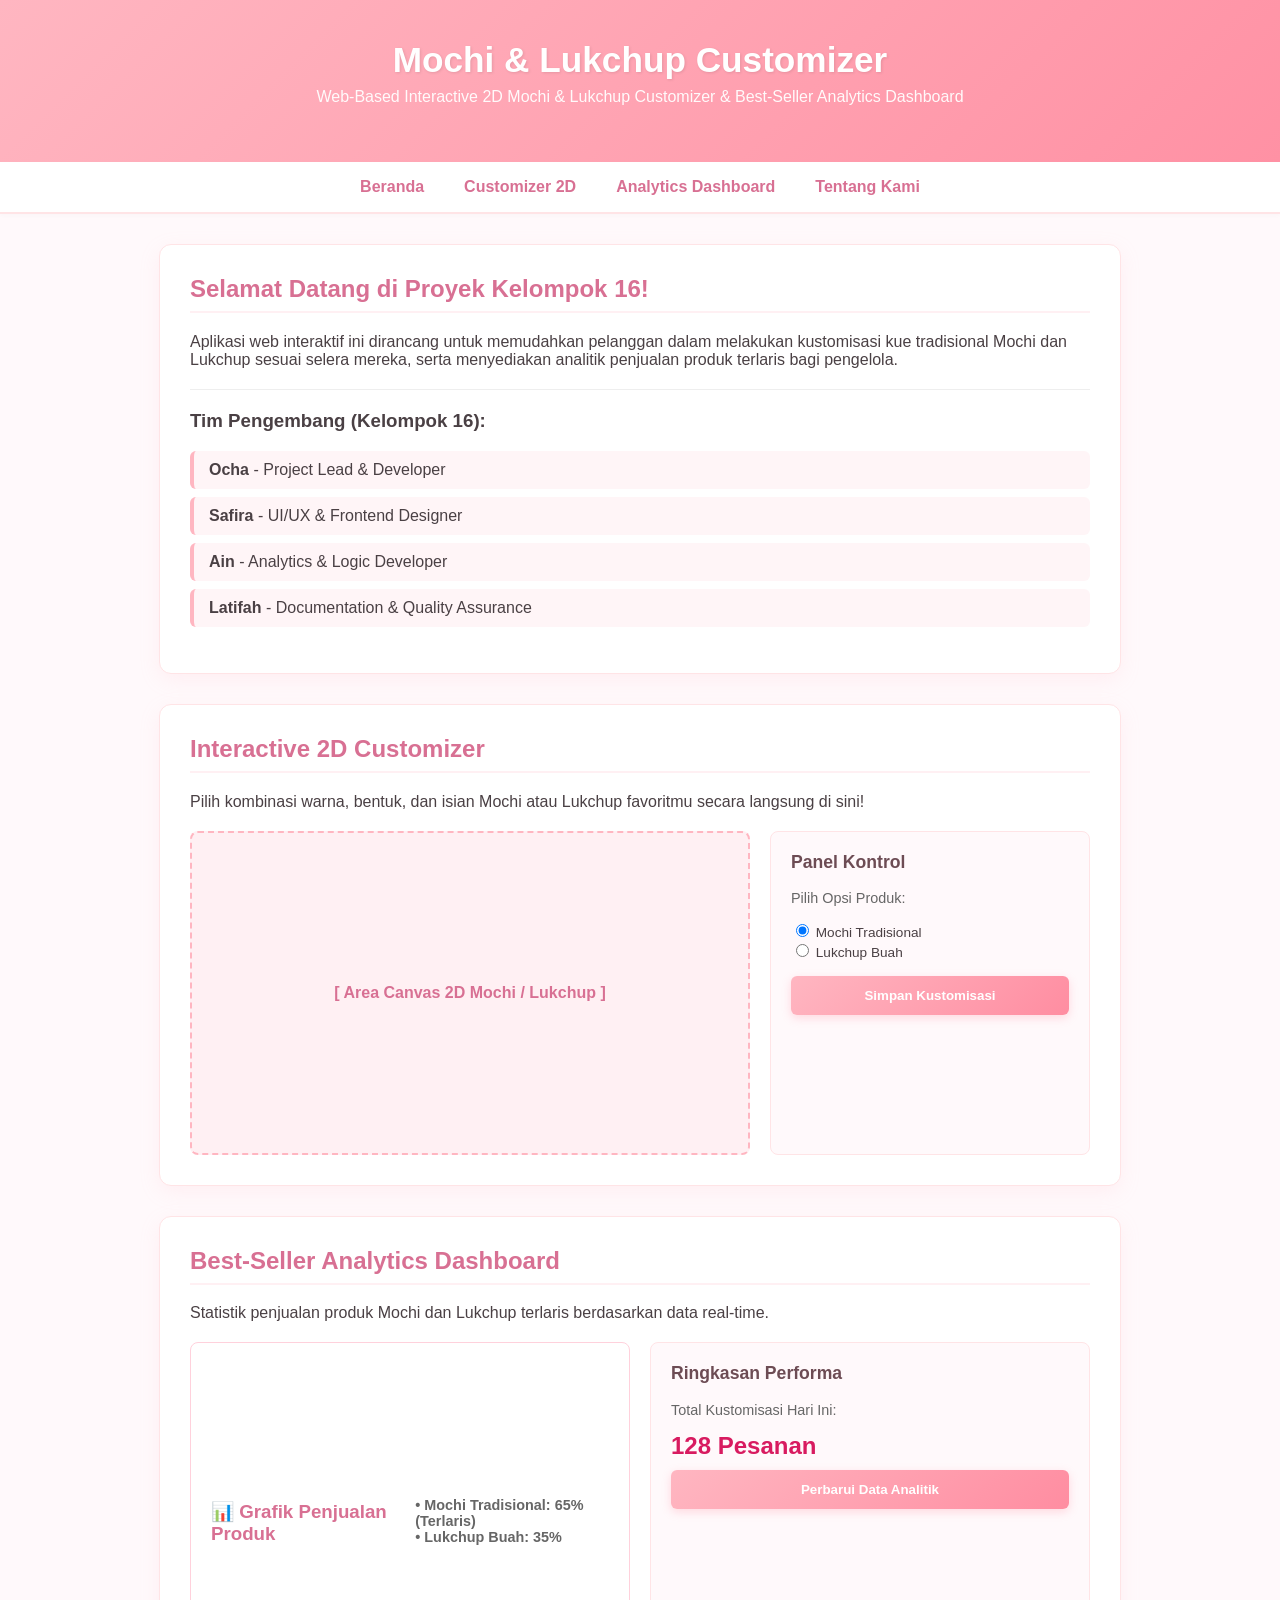
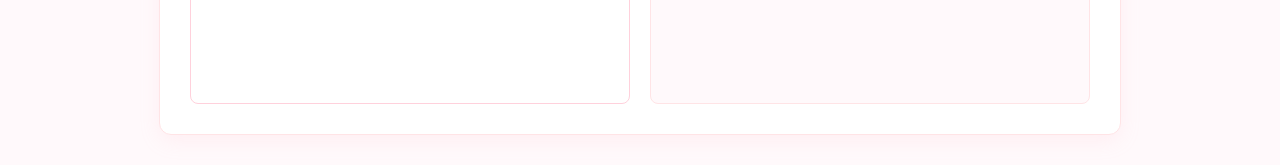
==== commit e92c65ec: "Pulihkan versi lama" ====
--- a/index.html
+++ b/index.html
@@ -3,38 +3,84 @@
 <head>
     <meta charset="UTF-8">
     <meta name="viewport" content="width=device-width, initial-scale=1.0">
-    <title>Beranda | Mochi &amp; Lukchup</title>
-    <link rel="stylesheet" href="css/base.css">
-    <link rel="stylesheet" href="css/beranda.css">
-    <link rel="stylesheet" href="css/kartu-produk.css">
-    <link rel="stylesheet" href="css/dubai.css">
+    <title>Mochi & Lukchup Customizer & Analytics Dashboard</title>
+
+    <link rel="stylesheet" href="style.css">
 </head>
 <body>
 
-    <div id="site-header"></div>
-    <script src="js/layout.js"></script>
+    <header>
+        <h1>Mochi & Lukchup Customizer</h1>
+        <p>Web-Based Interactive 2D Mochi & Lukchup Customizer & Best-Seller Analytics Dashboard</p>
+    </header>
 
-    <!-- Dubai Chewy Cookie: blok spesial (Jumat) atau banner melayang (hari lain) -->
-    <div id="dubai-slot"></div>
+    <nav>
+        <a href="#home">Beranda</a>
+        <a href="#customizer">Customizer 2D</a>
+        <a href="#analytics">Analytics Dashboard</a>
+        <a href="#about">Tentang Kami</a>
+    </nav>
 
-    <div class="container" id="bestseller">
-        <h2>Best Seller</h2>
-        <div id="bs-list"></div>
+
+    <div class="container" id="home">
+        <h2>Selamat Datang di Proyek Kelompok 16!</h2>
+        <p>Aplikasi web interaktif ini dirancang untuk memudahkan pelanggan dalam melakukan kustomisasi kue tradisional Mochi dan Lukchup sesuai selera mereka, serta menyediakan analitik penjualan produk terlaris bagi pengelola.</p>
+        
+        <hr style="border: 0; border-top: 1px solid #eee; margin: 20px 0;">
+
+        <h3>Tim Pengembang (Kelompok 16):</h3>
+        <ul class="team-list">
+            <li><strong>Ocha</strong> - Project Lead & Developer</li>
+            <li><strong>Safira</strong> - UI/UX & Frontend Designer</li>
+            <li><strong>Ain</strong> - Analytics & Logic Developer</li>
+            <li><strong>Latifah</strong> - Documentation & Quality Assurance</li>
+        </ul>
     </div>
 
-    <div class="container" id="produk">
-        <div class="kp-head"><h2>Mochi</h2><span id="kp-mochi-price"></span></div>
-        <div class="kp-grid" id="kp-mochi"></div>
-        <div class="kp-head"><h2>Lukchup</h2><span id="kp-lukchup-price"></span></div>
-        <div class="kp-grid" id="kp-lukchup"></div>
+
+    <div class="container" id="customizer">
+        <h2>Interactive 2D Customizer</h2>
+        <p>Pilih kombinasi warna, bentuk, dan isian Mochi atau Lukchup favoritmu secara langsung di sini!</p>
+        
+        <div class="customizer-box">
+            <div class="canvas-area">
+                [ Area Canvas 2D Mochi / Lukchup ]
+            </div>
+            <div class="controls-area">
+                <h3>Panel Kontrol</h3>
+                <p style="font-size: 0.9rem; color: #666;">Pilih Opsi Produk:</p>
+                <label style="font-size: 0.85rem;"><input type="radio" name="product" checked> Mochi Tradisional</label><br>
+                <label style="font-size: 0.85rem;"><input type="radio" name="product"> Lukchup Buah</label>
+                
+                <button class="btn">Simpan Kustomisasi</button>
+            </div>
+        </div>
     </div>
 
-    <script src="js/data.js"></script>
-    <script src="js/art.js"></script>
-    <script src="js/kartu.js"></script>
-    <script src="js/analytics-core.js"></script>
-    <script src="js/dubai.js"></script>
-    <script src="js/bestseller.js"></script>
-    <script src="js/kartu-produk.js"></script>
+
+    <div class="container" id="analytics" style="margin-top: 30px;">
+        <h2>Best-Seller Analytics Dashboard</h2>
+        <p>Statistik penjualan produk Mochi dan Lukchup terlaris berdasarkan data real-time.</p>
+        
+        <div class="customizer-box" style="display: flex; gap: 20px; flex-wrap: wrap;">
+            <div class="canvas-area" style="flex: 1; min-width: 250px; background: #fff; padding: 20px; border-radius: 8px; border: 1px solid #ffd1dc;">
+                <h3>📊 Grafik Penjualan Produk</h3>
+                <p style="color: #666; font-size: 0.9rem; margin-top: 10px;">
+                    • Mochi Tradisional: <strong>65% (Terlaris)</strong><br>
+                    • Lukchup Buah: <strong>35%</strong>
+                </p>
+            </div>
+            <div class="controls-area" style="flex: 1; min-width: 250px;">
+                <h3>Ringkasan Performa</h3>
+                <p style="font-size: 0.9rem; color: #666;">Total Kustomisasi Hari Ini:</p>
+                <h4 style="color: #d81b60; font-size: 1.5rem; margin: 5px 0;">128 Pesanan</h4>
+                <button class="btn" id="refresh-btn" style="margin-top: 10px;">Perbarui Data Analitik</button>
+            </div>
+        </div>
+    </div>
+
+    
+    <script src="script.js"></script>
+
 </body>
-</html>
+</html>
--- a/style.css
+++ b/style.css
@@ -0,0 +1,133 @@
+/* Gaya Utama Mochi & Lukchup Customizer - Tema Putih & Pink */
+body {
+    font-family: 'Segoe UI', Tahoma, Geneva, Verdana, sans-serif;
+    margin: 0;
+    padding: 0;
+    background-color: #fff9fb; /* Latar belakang putih dengan sentuhan pink sangat tipis */
+    color: #4a4044;
+}
+
+header {
+    background: linear-gradient(135deg, #ffb6c1, #ff91a4); /* Gradasi pink lembut ala mochi */
+    color: #ffffff;
+    padding: 2.5rem 1rem;
+    text-align: center;
+    box-shadow: 0 2px 8px rgba(255, 182, 193, 0.4);
+}
+
+header h1 {
+    margin: 0;
+    font-size: 2.2rem;
+    text-shadow: 1px 1px 3px rgba(0, 0, 0, 0.1);
+}
+
+header p {
+    margin-top: 8px;
+    font-size: 1rem;
+    opacity: 0.95;
+}
+
+nav {
+    display: flex;
+    justify-content: center;
+    background-color: #ffffff;
+    padding: 1rem;
+    border-bottom: 2px solid #ffe4e6;
+    box-shadow: 0 2px 4px rgba(0,0,0,0.02);
+}
+
+nav a {
+    color: #d87093; /* Warna teks pink medium (pale violet red) */
+    text-decoration: none;
+    margin: 0 20px;
+    font-weight: 600;
+    transition: color 0.2s;
+}
+
+nav a:hover {
+    color: #ff69b4;
+}
+
+.container {
+    max-width: 900px;
+    margin: 30px auto;
+    padding: 30px;
+    background: #ffffff;
+    border-radius: 12px;
+    box-shadow: 0 6px 20px rgba(255, 182, 193, 0.15);
+    border: 1px solid #ffe4e6;
+}
+
+h2 {
+    color: #d87093;
+    border-bottom: 2px solid #fff0f3;
+    padding-bottom: 8px;
+    margin-top: 0;
+}
+
+.team-list {
+    list-style-type: none;
+    padding-left: 0;
+}
+
+.team-list li {
+    background-color: #fff5f7;
+    margin-bottom: 8px;
+    padding: 10px 15px;
+    border-radius: 6px;
+    border-left: 4px solid #ffb6c1;
+}
+
+/* Area Canvas Customizer (Persiapan Fitur 2D) */
+.customizer-box {
+    display: flex;
+    gap: 20px;
+    margin-top: 20px;
+}
+
+.canvas-area {
+    flex: 2;
+    height: 320px;
+    background-color: #fff0f3;
+    border: 2px dashed #ffb6c1;
+    display: flex;
+    align-items: center;
+    justify-content: center;
+    border-radius: 8px;
+    color: #d87093;
+    font-weight: 600;
+}
+
+.controls-area {
+    flex: 1;
+    background-color: #fff9fb;
+    padding: 20px;
+    border-radius: 8px;
+    border: 1px solid #ffe4e6;
+}
+
+.controls-area h3 {
+    margin-top: 0;
+    font-size: 1.1rem;
+    color: #6d4c54;
+}
+
+.btn {
+    display: block;
+    width: 100%;
+    padding: 12px;
+    background: linear-gradient(135deg, #ffb6c1, #ff8da1);
+    color: white;
+    border: none;
+    border-radius: 6px;
+    cursor: pointer;
+    font-weight: bold;
+    margin-top: 15px;
+    transition: opacity 0.2s, box-shadow 0.2s;
+    box-shadow: 0 3px 10px rgba(255, 141, 161, 0.3);
+}
+
+.btn:hover {
+    opacity: 0.9;
+    box-shadow: 0 4px 12px rgba(255, 141, 161, 0.5);
+}
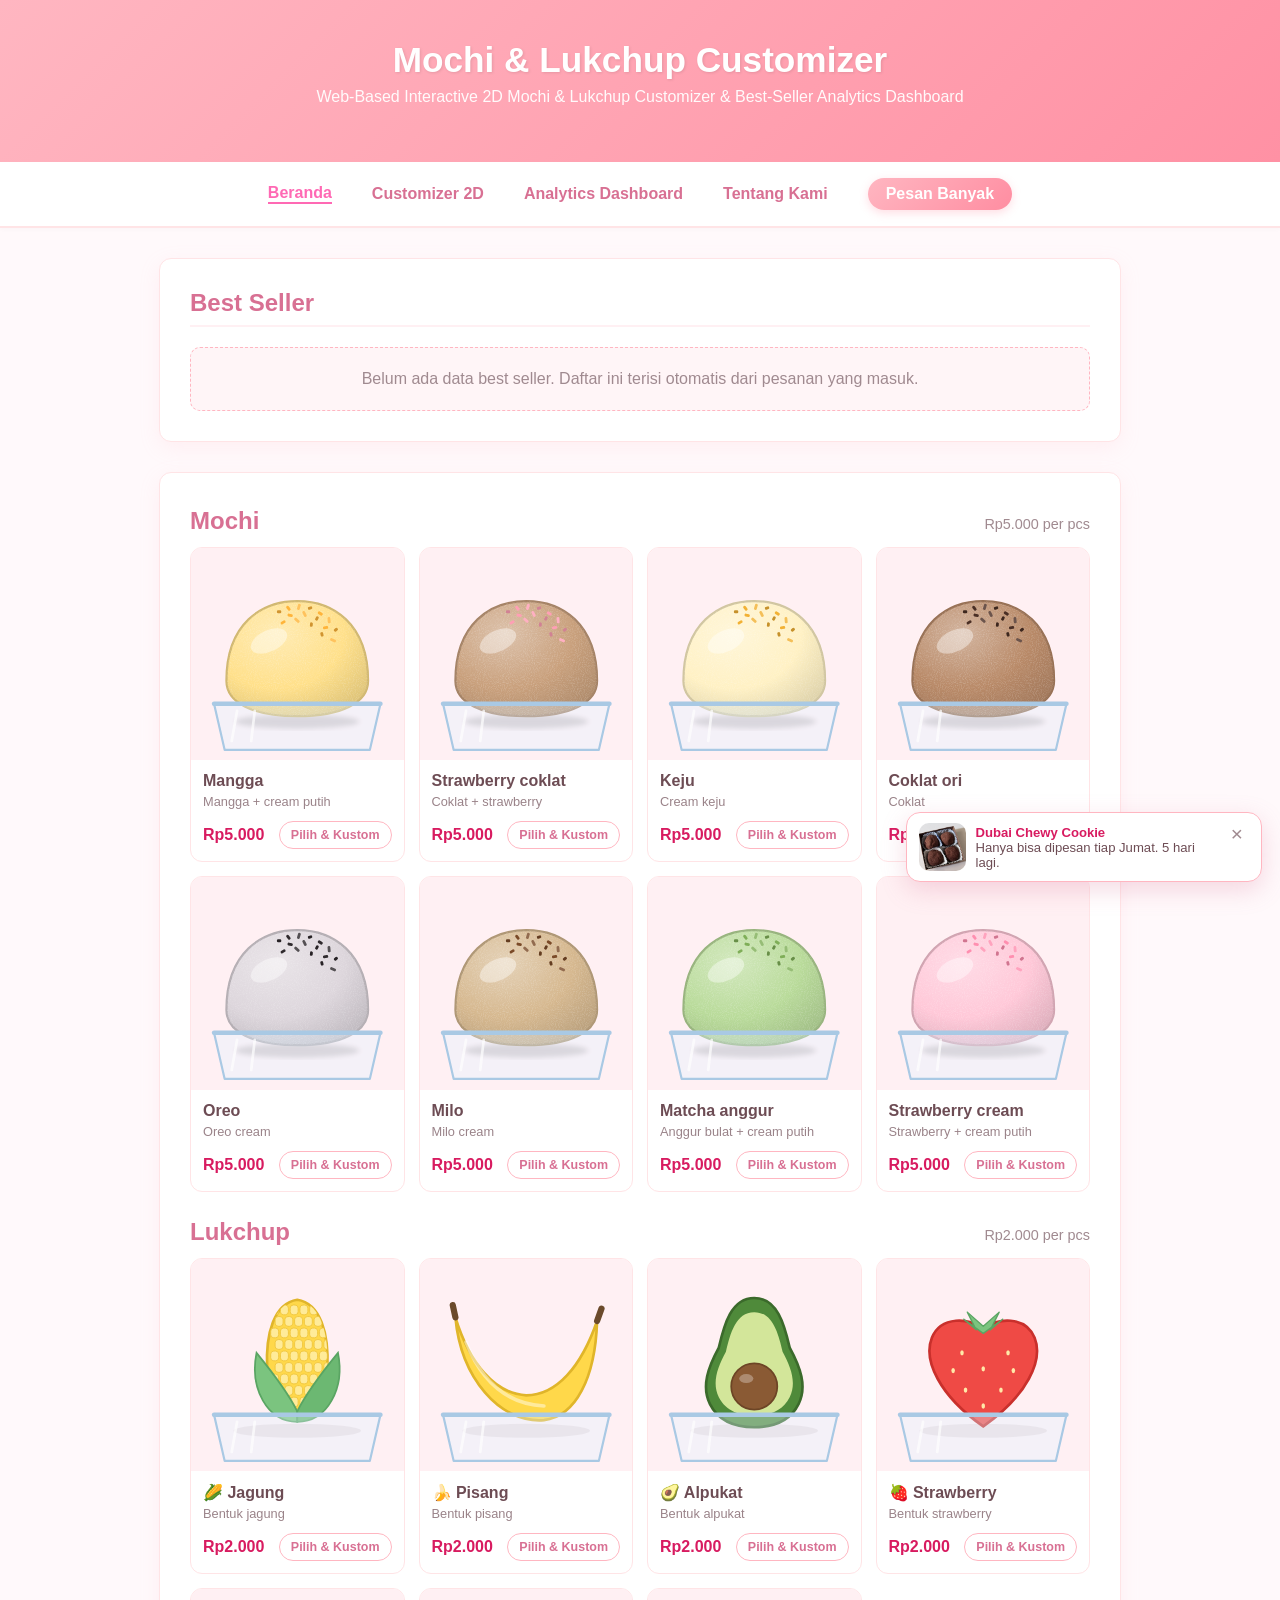
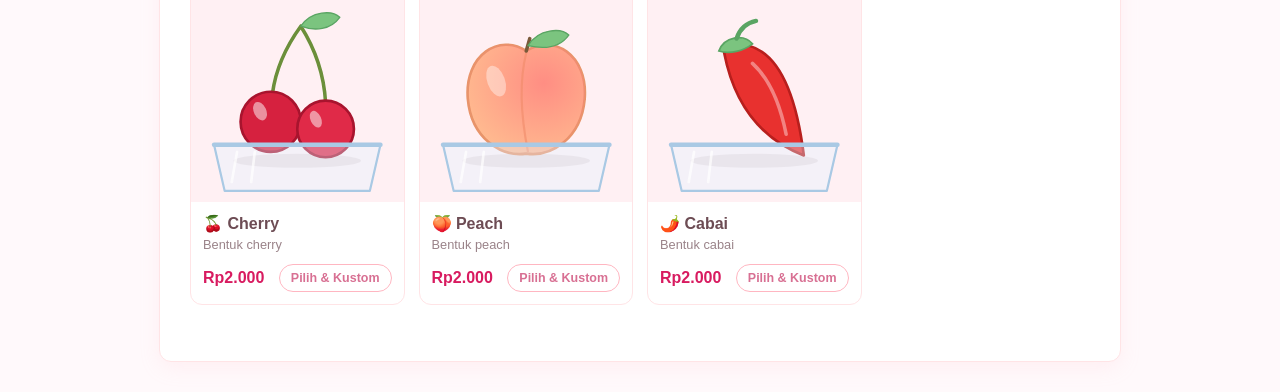
==== commit d5624c48: "Tambah versi baru index, css, js, img" ====
--- a/index.html
+++ b/index.html
@@ -3,84 +3,38 @@
 <head>
     <meta charset="UTF-8">
     <meta name="viewport" content="width=device-width, initial-scale=1.0">
-    <title>Mochi & Lukchup Customizer & Analytics Dashboard</title>
-
-    <link rel="stylesheet" href="style.css">
+    <title>Beranda | Mochi &amp; Lukchup</title>
+    <link rel="stylesheet" href="css/base.css">
+    <link rel="stylesheet" href="css/beranda.css">
+    <link rel="stylesheet" href="css/kartu-produk.css">
+    <link rel="stylesheet" href="css/dubai.css">
 </head>
 <body>
 
-    <header>
-        <h1>Mochi & Lukchup Customizer</h1>
-        <p>Web-Based Interactive 2D Mochi & Lukchup Customizer & Best-Seller Analytics Dashboard</p>
-    </header>
+    <div id="site-header"></div>
+    <script src="js/layout.js"></script>
 
-    <nav>
-        <a href="#home">Beranda</a>
-        <a href="#customizer">Customizer 2D</a>
-        <a href="#analytics">Analytics Dashboard</a>
-        <a href="#about">Tentang Kami</a>
-    </nav>
+    <!-- Dubai Chewy Cookie: blok spesial (Jumat) atau banner melayang (hari lain) -->
+    <div id="dubai-slot"></div>
 
-
-    <div class="container" id="home">
-        <h2>Selamat Datang di Proyek Kelompok 16!</h2>
-        <p>Aplikasi web interaktif ini dirancang untuk memudahkan pelanggan dalam melakukan kustomisasi kue tradisional Mochi dan Lukchup sesuai selera mereka, serta menyediakan analitik penjualan produk terlaris bagi pengelola.</p>
-        
-        <hr style="border: 0; border-top: 1px solid #eee; margin: 20px 0;">
-
-        <h3>Tim Pengembang (Kelompok 16):</h3>
-        <ul class="team-list">
-            <li><strong>Ocha</strong> - Project Lead & Developer</li>
-            <li><strong>Safira</strong> - UI/UX & Frontend Designer</li>
-            <li><strong>Ain</strong> - Analytics & Logic Developer</li>
-            <li><strong>Latifah</strong> - Documentation & Quality Assurance</li>
-        </ul>
+    <div class="container" id="bestseller">
+        <h2>Best Seller</h2>
+        <div id="bs-list"></div>
     </div>
 
-
-    <div class="container" id="customizer">
-        <h2>Interactive 2D Customizer</h2>
-        <p>Pilih kombinasi warna, bentuk, dan isian Mochi atau Lukchup favoritmu secara langsung di sini!</p>
-        
-        <div class="customizer-box">
-            <div class="canvas-area">
-                [ Area Canvas 2D Mochi / Lukchup ]
-            </div>
-            <div class="controls-area">
-                <h3>Panel Kontrol</h3>
-                <p style="font-size: 0.9rem; color: #666;">Pilih Opsi Produk:</p>
-                <label style="font-size: 0.85rem;"><input type="radio" name="product" checked> Mochi Tradisional</label><br>
-                <label style="font-size: 0.85rem;"><input type="radio" name="product"> Lukchup Buah</label>
-                
-                <button class="btn">Simpan Kustomisasi</button>
-            </div>
-        </div>
+    <div class="container" id="produk">
+        <div class="kp-head"><h2>Mochi</h2><span id="kp-mochi-price"></span></div>
+        <div class="kp-grid" id="kp-mochi"></div>
+        <div class="kp-head"><h2>Lukchup</h2><span id="kp-lukchup-price"></span></div>
+        <div class="kp-grid" id="kp-lukchup"></div>
     </div>
 
-
-    <div class="container" id="analytics" style="margin-top: 30px;">
-        <h2>Best-Seller Analytics Dashboard</h2>
-        <p>Statistik penjualan produk Mochi dan Lukchup terlaris berdasarkan data real-time.</p>
-        
-        <div class="customizer-box" style="display: flex; gap: 20px; flex-wrap: wrap;">
-            <div class="canvas-area" style="flex: 1; min-width: 250px; background: #fff; padding: 20px; border-radius: 8px; border: 1px solid #ffd1dc;">
-                <h3>📊 Grafik Penjualan Produk</h3>
-                <p style="color: #666; font-size: 0.9rem; margin-top: 10px;">
-                    • Mochi Tradisional: <strong>65% (Terlaris)</strong><br>
-                    • Lukchup Buah: <strong>35%</strong>
-                </p>
-            </div>
-            <div class="controls-area" style="flex: 1; min-width: 250px;">
-                <h3>Ringkasan Performa</h3>
-                <p style="font-size: 0.9rem; color: #666;">Total Kustomisasi Hari Ini:</p>
-                <h4 style="color: #d81b60; font-size: 1.5rem; margin: 5px 0;">128 Pesanan</h4>
-                <button class="btn" id="refresh-btn" style="margin-top: 10px;">Perbarui Data Analitik</button>
-            </div>
-        </div>
-    </div>
-
-    
-    <script src="script.js"></script>
-
+    <script src="js/data.js"></script>
+    <script src="js/art.js"></script>
+    <script src="js/kartu.js"></script>
+    <script src="js/analytics-core.js"></script>
+    <script src="js/dubai.js"></script>
+    <script src="js/bestseller.js"></script>
+    <script src="js/kartu-produk.js"></script>
 </body>
-</html>+</html>
--- a/css/base.css
+++ b/css/base.css
@@ -0,0 +1,71 @@
+/* Gaya dasar: dipakai SEMUA halaman (header, menu, kartu putih, tombol).
+   Isinya sama dengan style.css lama, ditambah menu aktif & tombol pil di bagian bawah. */
+body {
+    font-family: 'Segoe UI', Tahoma, Geneva, Verdana, sans-serif;
+    margin: 0;
+    padding: 0;
+    background-color: #fff9fb;
+    color: #4a4044;
+}
+
+header {
+    background: linear-gradient(135deg, #ffb6c1, #ff91a4);
+    color: #ffffff;
+    padding: 2.5rem 1rem;
+    text-align: center;
+    box-shadow: 0 2px 8px rgba(255, 182, 193, 0.4);
+}
+header h1 { margin: 0; font-size: 2.2rem; text-shadow: 1px 1px 3px rgba(0, 0, 0, 0.1); }
+header p { margin-top: 8px; font-size: 1rem; opacity: 0.95; }
+
+nav {
+    display: flex;
+    justify-content: center;
+    align-items: center;
+    flex-wrap: wrap;
+    background-color: #ffffff;
+    padding: 1rem;
+    border-bottom: 2px solid #ffe4e6;
+    box-shadow: 0 2px 4px rgba(0,0,0,0.02);
+}
+nav a { color: #d87093; text-decoration: none; margin: 0 20px; font-weight: 600; transition: color 0.2s; }
+nav a:hover { color: #ff69b4; }
+nav a.active { color: #ff69b4; border-bottom: 2px solid #ff69b4; }
+
+.container {
+    max-width: 900px;
+    margin: 30px auto;
+    padding: 30px;
+    background: #ffffff;
+    border-radius: 12px;
+    box-shadow: 0 6px 20px rgba(255, 182, 193, 0.15);
+    border: 1px solid #ffe4e6;
+}
+h2 { color: #d87093; border-bottom: 2px solid #fff0f3; padding-bottom: 8px; margin-top: 0; }
+
+.team-list { list-style-type: none; padding-left: 0; }
+.team-list li { background-color: #fff5f7; margin-bottom: 8px; padding: 10px 15px; border-radius: 6px; border-left: 4px solid #ffb6c1; }
+
+.btn {
+    display: block; width: 100%; padding: 12px;
+    background: linear-gradient(135deg, #ffb6c1, #ff8da1);
+    color: white; border: none; border-radius: 6px; cursor: pointer; font-weight: bold; margin-top: 15px;
+    transition: opacity 0.2s, box-shadow 0.2s;
+    box-shadow: 0 3px 10px rgba(255, 141, 161, 0.3);
+}
+.btn:hover { opacity: 0.9; box-shadow: 0 4px 12px rgba(255, 141, 161, 0.5); }
+
+/* Tombol pil (dipakai beranda & Dubai) */
+.btn-pill {
+    display: inline-block; padding: 11px 20px; border-radius: 999px;
+    border: 1.5px solid #ffb6c1; background: #fff; color: #d87093;
+    font: inherit; font-weight: 700; text-decoration: none; cursor: pointer;
+}
+.btn-pill:hover { background: #fff0f3; }
+.btn-pill.primary { background: linear-gradient(135deg, #ffb6c1, #ff8da1); border-color: transparent; color: #fff; box-shadow: 0 3px 10px rgba(255, 141, 161, 0.3); }
+.btn-pill.primary:hover { opacity: 0.92; }
+
+/* Menu tombol (Pesan Banyak) */
+nav a.nav-cta { background: linear-gradient(135deg, #ffb6c1, #ff8da1); color: #fff; padding: 7px 18px; border-radius: 999px; box-shadow: 0 3px 10px rgba(255, 141, 161, 0.3); }
+nav a.nav-cta:hover { color: #fff; opacity: 0.92; }
+nav a.nav-cta.active { border-bottom: 0; box-shadow: 0 0 0 3px #ffd1dc; }
--- a/css/beranda.css
+++ b/css/beranda.css
@@ -0,0 +1,3 @@
+/* Khusus index.html: bagian Best Seller. Kartunya memakai gaya kp- dari kartu-produk.css */
+.bs-empty { margin: 0; padding: 22px; text-align: center; color: #a08a90; background: #fff5f7; border: 1px dashed #ffb6c1; border-radius: 10px; }
+#bs-list .kp-grid { margin-bottom: 0; }
--- a/css/kartu-produk.css
+++ b/css/kartu-produk.css
@@ -0,0 +1,19 @@
+/* Khusus kartu produk di Beranda (js/kartu-produk.js) */
+.kp-head { display: flex; justify-content: space-between; align-items: baseline; gap: 10px; margin: 4px 0 12px; }
+.kp-head h2 { margin: 0; border: 0; padding: 0; }
+.kp-head span { color: #a08a90; font-size: 0.9rem; }
+.kp-grid { display: grid; grid-template-columns: repeat(4, 1fr); gap: 14px; margin-bottom: 26px; }
+.kp-card { position: relative; display: flex; flex-direction: column; overflow: hidden; background: #fff; border: 1px solid #ffe4e6; border-radius: 12px; }
+.kp-art { aspect-ratio: 1 / 1; background: #fff0f3; }
+.kp-art svg, .kp-art img { display: block; width: 100%; height: 100%; object-fit: cover; }
+.kp-badge { position: absolute; top: 8px; left: 8px; z-index: 1; padding: 3px 9px; border-radius: 6px; background: #e91e63; color: #fff; font-size: 0.7rem; font-weight: 700; }
+.kp-body { display: flex; flex-direction: column; gap: 4px; flex: 1; padding: 12px; }
+.kp-body h3 { margin: 0; font-size: 1rem; color: #6d4c54; }
+.kp-body p { flex: 1; margin: 0; font-size: 0.8rem; color: #9a8389; }
+.kp-foot { display: flex; justify-content: space-between; align-items: center; gap: 6px; margin-top: 8px; }
+.kp-foot strong { color: #d81b60; }
+.kp-pick { padding: 6px 11px; border-radius: 999px; border: 1.5px solid #ffb6c1; background: #fff; color: #d87093; font-size: 0.78rem; font-weight: 700; text-decoration: none; }
+.kp-pick:hover { background: #ffe4e9; }
+.kp-pick:focus-visible { outline: 3px solid #ff69b4; outline-offset: 2px; }
+@media (max-width: 900px) { .kp-grid { grid-template-columns: repeat(2, 1fr); } }
+.kp-sold { font-size: 0.75rem; font-weight: 600; color: #d81b60; }
--- a/css/dubai.css
+++ b/css/dubai.css
@@ -0,0 +1,29 @@
+/* Khusus fitur Dubai Chewy Cookie (dipakai index.html lewat js/dubai.js) */
+.db-block { display: flex; gap: 22px; align-items: center; flex-wrap: wrap; border-color: #ffb6c1; background: linear-gradient(135deg, #fff, #fff0f3); }
+.db-img { position: relative; flex: 1 1 220px; max-width: 300px; aspect-ratio: 1 / 1; margin: 0 auto; overflow: hidden; border-radius: 14px; background: #ffe4e9; display: flex; align-items: center; justify-content: center; color: #d87093; font-weight: 700; }
+.db-img img { position: absolute; inset: 0; width: 100%; height: 100%; object-fit: cover; }
+.db-info { flex: 1 1 260px; }
+.db-info h2 { margin: 6px 0; border: 0; padding: 0; font-size: 1.6rem; }
+.db-info p { margin: 0 0 10px; color: #6d5a60; }
+.db-info small { color: #a08a90; }
+.db-tag { display: inline-block; padding: 4px 12px; border-radius: 999px; background: #e91e63; color: #fff; font-size: 0.8rem; font-weight: 700; }
+.db-price { font-weight: 700; color: #d81b60 !important; }
+.db-act { display: flex; align-items: center; gap: 14px; flex-wrap: wrap; margin: 12px 0 8px; }
+.db-qty { display: flex; align-items: center; gap: 12px; }
+.db-qty button { width: 32px; height: 32px; border-radius: 50%; border: 1.5px solid #ffb6c1; background: #fff; color: #d87093; font-size: 1.1rem; font-weight: 700; cursor: pointer; }
+.db-qty strong { min-width: 24px; text-align: center; }
+
+.db-banner {
+    position: fixed; right: 18px; bottom: 18px; z-index: 40; max-width: 330px;
+    display: flex; align-items: center; gap: 10px; padding: 10px 12px;
+    background: #fff; border: 1.5px solid #ffb6c1; border-radius: 14px;
+    box-shadow: 0 8px 24px rgba(216, 112, 147, 0.25);
+    opacity: 0; transform: translateY(20px); pointer-events: none; transition: opacity 0.3s, transform 0.3s;
+}
+.db-banner.show { opacity: 1; transform: none; pointer-events: auto; }
+.db-banner img { width: 48px; height: 48px; object-fit: cover; border-radius: 10px; }
+.db-banner div { display: flex; flex-direction: column; font-size: 0.82rem; color: #6d4c54; }
+.db-banner strong { color: #d81b60; }
+.db-banner button { align-self: flex-start; border: none; background: none; color: #a08a90; font-size: 1.3rem; line-height: 1; cursor: pointer; }
+@media (max-width: 480px) { .db-banner { left: 12px; right: 12px; max-width: none; } }
+@media (prefers-reduced-motion: reduce) { .db-banner { transition: none; } }
